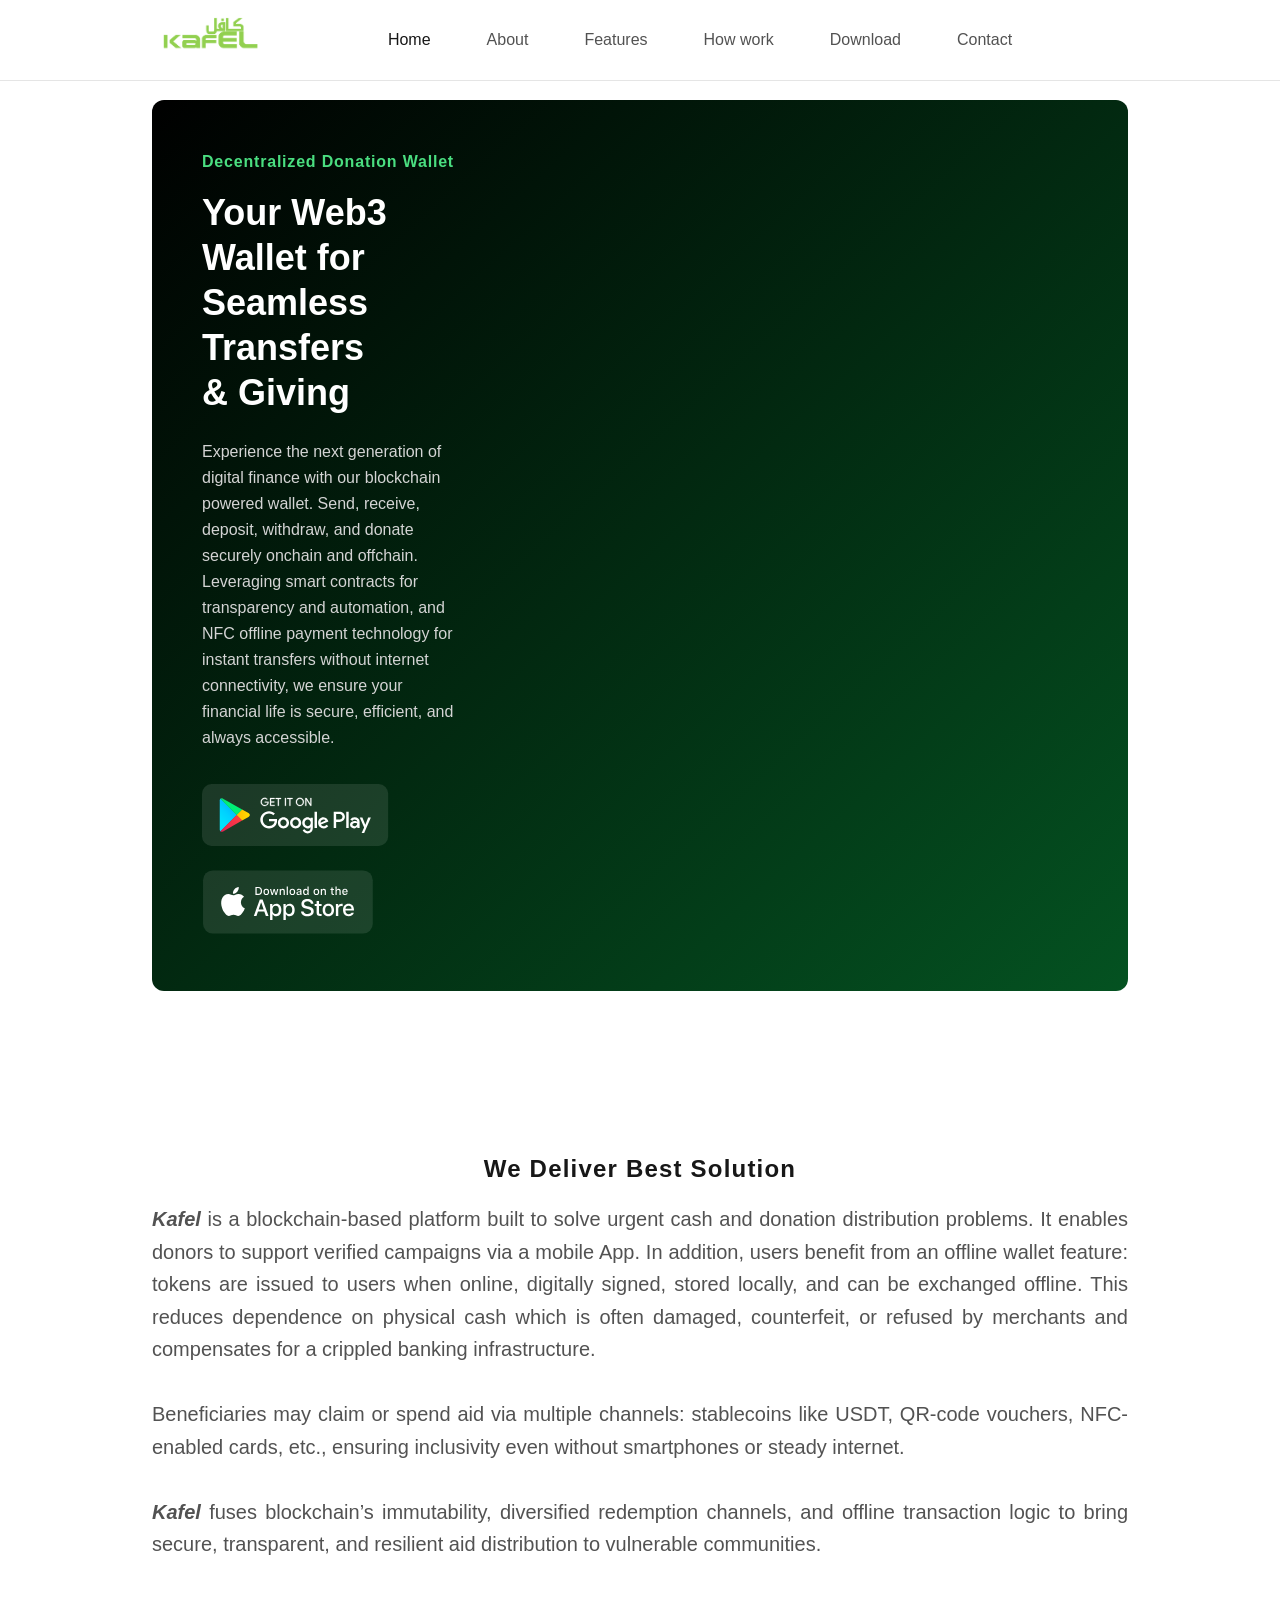
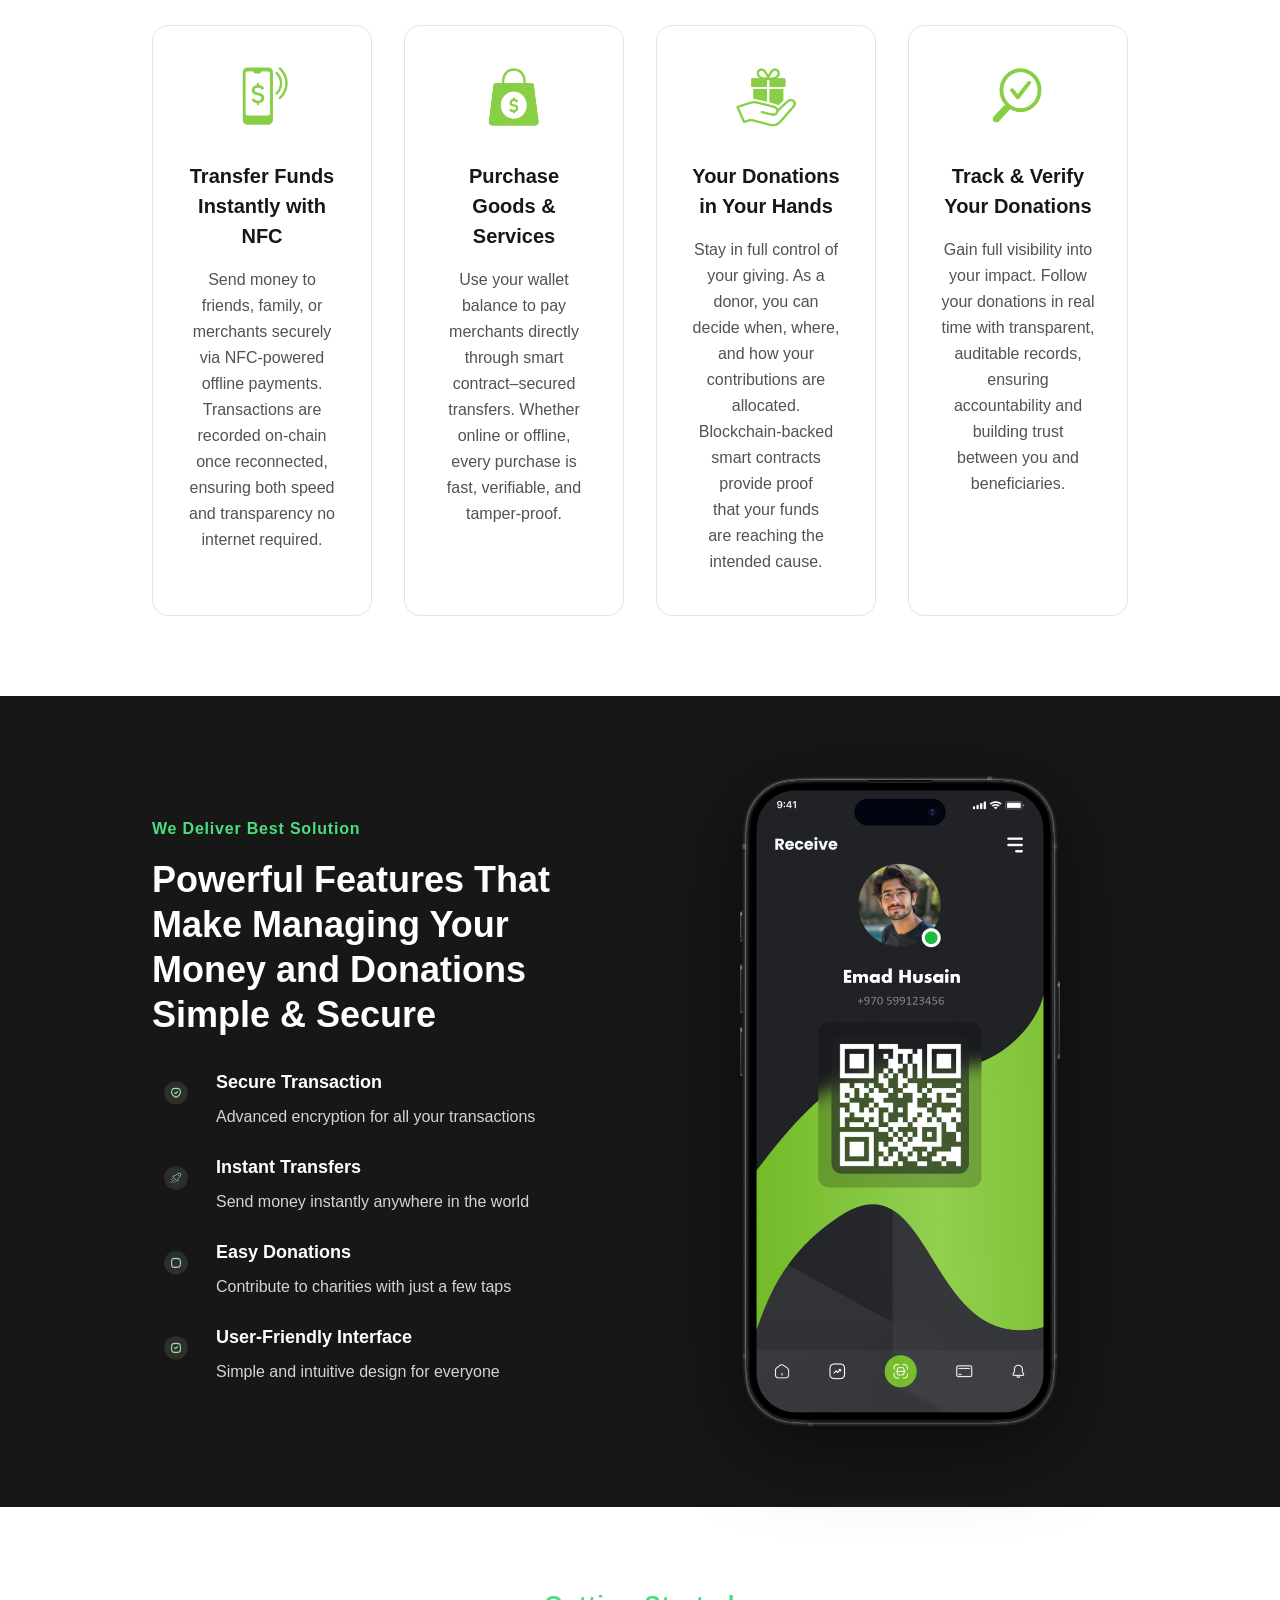
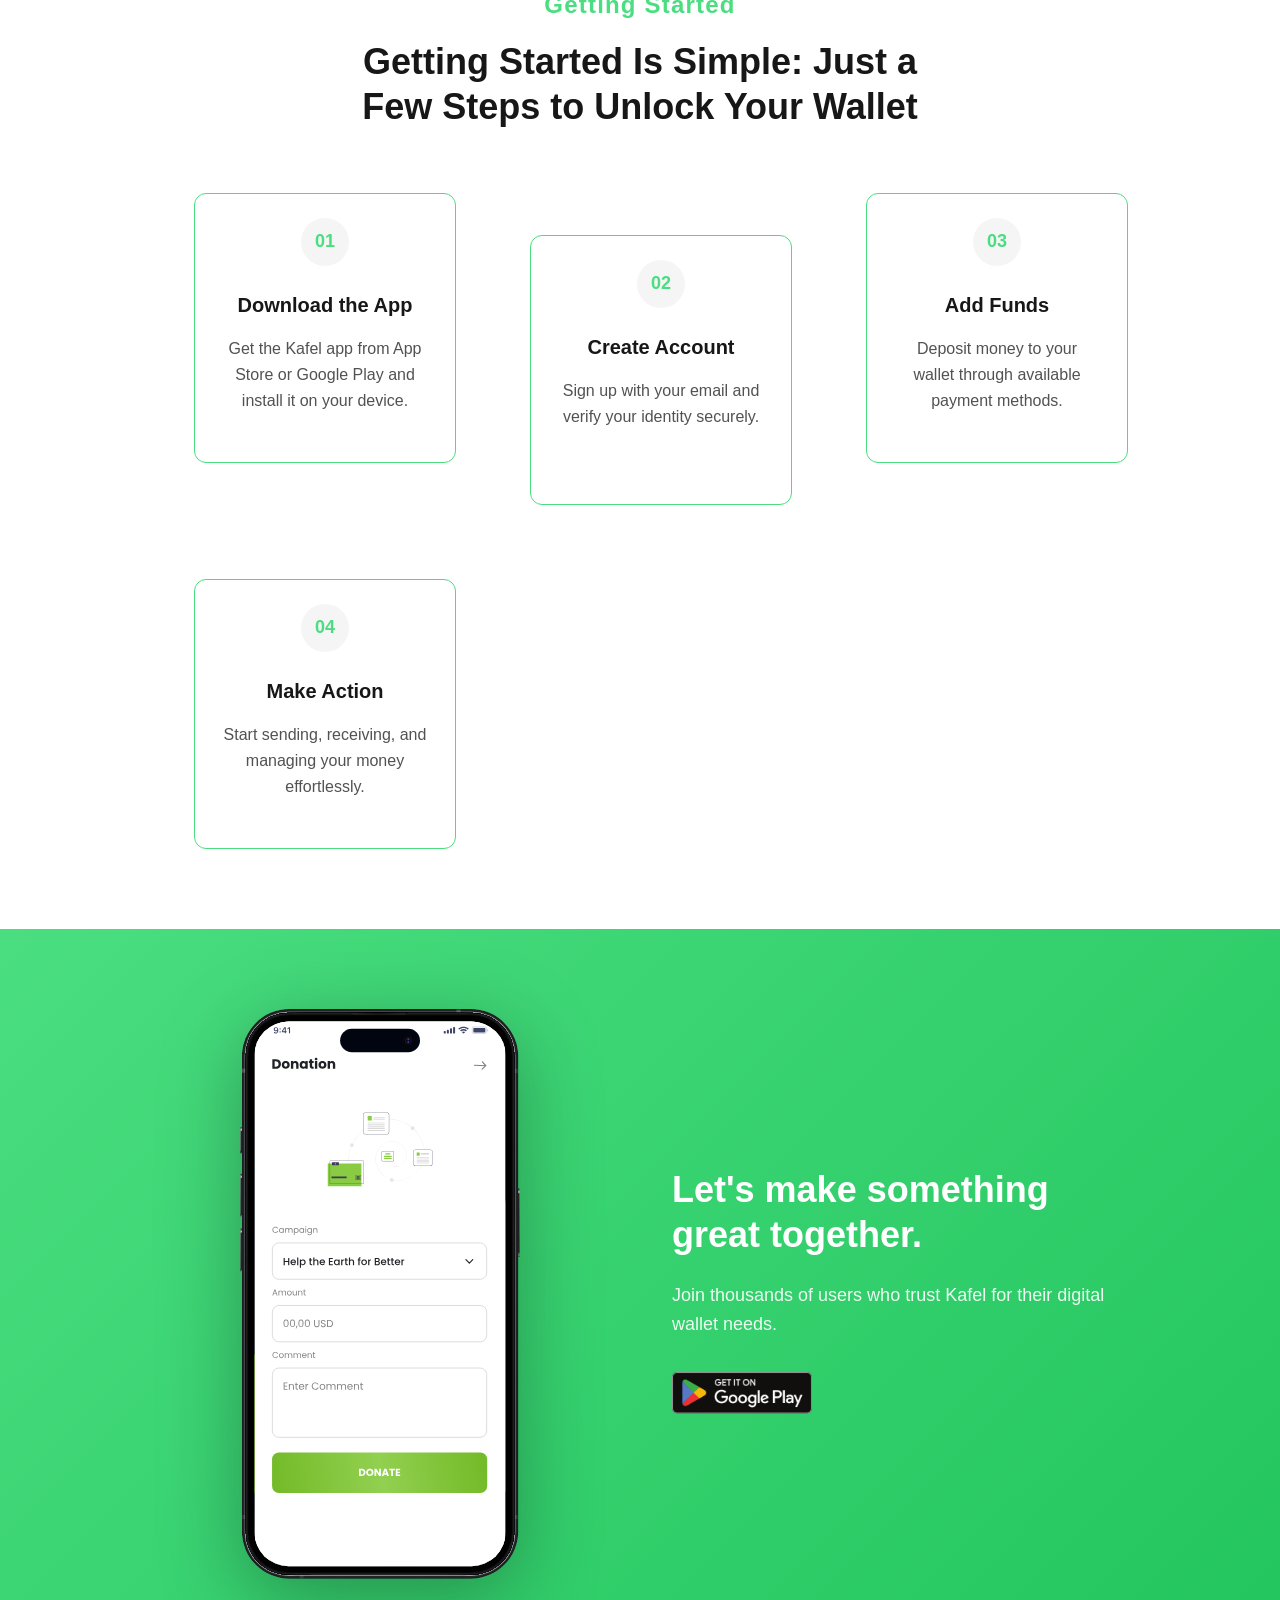
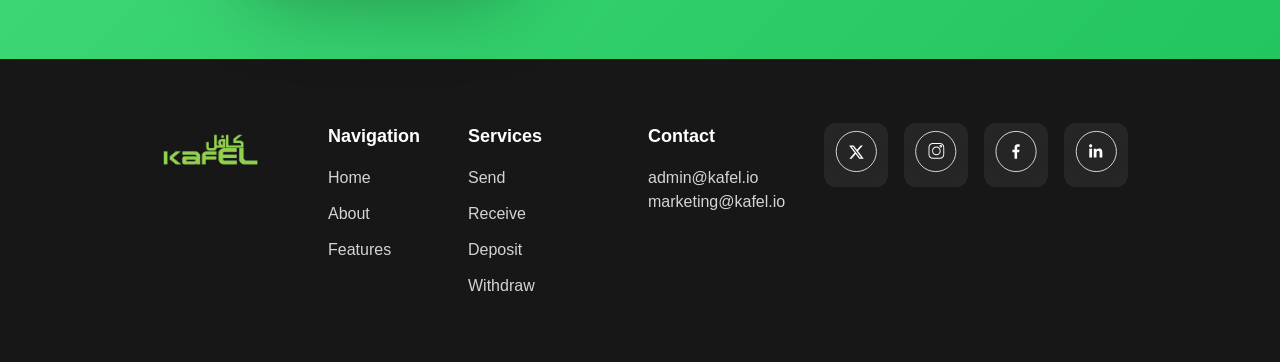
==== index.html @ 9f65078f "Initial commit" ====
<!DOCTYPE html>
<html lang="en" dir="ltr">
<head>
    <meta charset="UTF-8">
    <meta name="viewport" content="width=device-width, initial-scale=1.0">
    <title>Kafel - Your Digital Wallet for Transfers & Giving</title>
    <meta name="description" content="Experience the next generation of digital finance with our blockchain powered wallet. Send, receive, deposit, withdraw, and donate securely onchain and offchain. Leveraging smart contracts for transparency and automation, and NFC offline payment technology for instant transfers without internet connectivity, we ensure your financial life is secure, efficient, and always accessible.">
    
    <!-- Preload critical fonts -->
    <link rel="preload" href="assets/fonts/Roboto-VariableFont_wdth,wght.ttf" as="font" type="font/Roboto" crossorigin>
    <link rel="preload" href="assets/fonts/Roboto-VariableFont_wdth,wght.ttf" as="font" type="font/Roboto" crossorigin>
    <link rel="preload" href="assets/fonts/Roboto-VariableFont_wdth,wght.ttf" as="font" type="font/Roboto" crossorigin>
    
    <link rel="stylesheet" href="styles.css">
    <link rel="icon" href="assets/favicon.ico">
</head>
<body>
    <!-- Skip to main content link for accessibility -->
    <a href="#main-content" class="skip-link" data-i18n="skip-to-content">Skip to main content</a>

    <!-- Header -->
    <header class="header">
        <div class="container">
            <div class="header__content">
                <!-- Logo -->
                <div class="header__logo">
                    <img src="assets/kafel_logo.png" alt="Kafel" width="120" height="32">
                </div>

                <!-- Navigation -->
                <nav class="nav" aria-label="Main navigation">
                    <ul class="nav__list">
                        <li class="nav__item">
                            <a href="#home" class="nav__link nav__link--active" data-i18n="nav-home">Home</a>
                        </li>
                        <li class="nav__item">
                            <a href="#about" class="nav__link" data-i18n="nav-about">About</a>
                        </li>
                        <li class="nav__item">
                            <a href="#features" class="nav__link" data-i18n="nav-features">Features</a>
                        </li>
                        <li class="nav__item">
                            <a href="#how-it-works" class="nav__link" data-i18n="nav-how-it-works">How work</a>
                        </li>
                        <li class="nav__item">
                            <a href="#download" class="nav__link" data-i18n="nav-download">Download</a>
                        </li>
                        <li class="nav__item">
                            <a href="#contact" class="nav__link" data-i18n="nav-contact">Contact</a>
                        </li>
                    </ul>
                </nav>

                <!-- Controls -->
                <div class="header__controls">
                    <!-- Language Selector -->
                    <!--<div class="language-selector">
                        <select id="language-select" class="language-selector__select" aria-label="Select language">
                            <option value="en">EN</option>
                            <option value="ar">AR</option>
                        </select>
                    </div>-->

                    <!-- Theme Toggle -->
                    <!--<button class="theme-toggle" id="theme-toggle" aria-label="Toggle dark mode">
                        <span class="theme-toggle__track">
                            <span class="theme-toggle__thumb"></span>
                        </span>
                    </button>-->

                    <!-- Mobile Menu Button -->
                    <button class="mobile-menu-toggle" id="mobile-menu-toggle" aria-label="Toggle mobile menu" aria-expanded="false">
                        <span class="mobile-menu-toggle__line"></span>
                        <span class="mobile-menu-toggle__line"></span>
                        <span class="mobile-menu-toggle__line"></span>
                    </button>
                </div>
            </div>
        </div>
    </header>

    <!-- Main Content -->
    <main id="main-content">
        <!-- Hero Section -->
        <section class="hero" id="home">
            <div class="container">
                <div class="hero__content">
                    <div class="hero__text">
                        <p class="hero__subtitle" data-i18n="hero-subtitle">Decentralized Donation Wallet</p>
                        <h1 class="hero__title" data-i18n="hero-title">Your Web3 Wallet for Seamless Transfers & Giving</h1>
                        <p class="hero__description" data-i18n="hero-description">Experience the next generation of digital finance with our blockchain powered wallet. Send, receive, deposit, withdraw, and donate securely onchain and offchain. Leveraging smart contracts for transparency and automation, and NFC offline payment technology for instant transfers without internet connectivity, we ensure your financial life is secure, efficient, and always accessible.</p>
                        
                        <div class="hero__cta">
                            <a href="#">
                                <img src="assets/Google_Play_Store_badge_EN.svg" alt="" height="64">
                                
                            </a>
                            <a href="#">
                                <img src="assets/App_Store_Badge_EN.svg" alt="" height="64">
                            </a>
                        </div>
                    </div>
                    
                    <div class="hero__visual">
                        <!-- <img src="assets/hero-phone.png" alt="Kafel app interface showing wallet balance and transaction history" width="350" height="500" class="hero__phone"> -->
                         <iframe width="560" height="315" src="https://www.youtube.com/embed/LVLxO0tGuRg?si=vW_wAdN1ljUlaWcd" title="YouTube video player" frameborder="0" allow="accelerometer; autoplay; clipboard-write; encrypted-media; gyroscope; picture-in-picture; web-share" referrerpolicy="strict-origin-when-cross-origin" allowfullscreen></iframe>
                    </div>
                </div>
            </div>
        </section>

        <!-- Services Section -->
        <section class="services" id="about">
            <div class="container">
                <div class="services__header">
                    <p class="services__subtitle" data-i18n="services-subtitle">We Deliver Best Solution</p>
				
					<div class="services__grid">
						<!--<div class="service-card">-->
						<p class="service-card__description" data-i18n="service-receive-description" style="text-align: justify; font-size:20px">
							<b><i>Kafel</i></b> is a blockchain-based platform built to solve urgent cash and donation distribution problems. It enables donors to support verified campaigns via a mobile App. In addition, users benefit from an offline wallet feature: tokens are issued to users when online, digitally signed, stored locally, and can be exchanged offline. This reduces dependence on physical cash which is often damaged, counterfeit, or refused by merchants and compensates for a crippled banking infrastructure.
							</br></br>
							Beneficiaries may claim or spend aid via multiple channels: stablecoins like USDT, QR-code vouchers, NFC-enabled cards, etc., ensuring inclusivity even without smartphones or steady internet.
							</br></br>	
							<b><i>Kafel</i></b> fuses blockchain’s immutability, diversified redemption channels, and offline transaction logic to bring secure, transparent, and resilient aid distribution to vulnerable communities.
						</p>
						<!--</div>-->
					</div>
				</div>

                <div class="services__grid">
                    <div class="service-card">
                        <div class="service-card__icon">
                            <img src="assets/nfc-transfer-icon.png" alt="" width="64" height="64">
                        </div>
                        <h3 class="service-card__title" data-i18n="service-send-title">Transfer Funds Instantly with NFC</h3>
                        <p class="service-card__description" data-i18n="service-send-description">Send money to friends, family, or merchants securely via NFC-powered offline payments. Transactions are recorded on-chain once reconnected, ensuring both speed and transparency no internet required.</p>
                    </div>

                    <div class="service-card">
                        <div class="service-card__icon">
                            <img src="assets/purchase-goods-icon.png" alt="" width="64" height="64">
                        </div>
                        <h3 class="service-card__title" data-i18n="service-receive-title">Purchase Goods & Services</h3>
                        <p class="service-card__description" data-i18n="service-receive-description">Use your wallet balance to pay merchants directly through smart contract–secured transfers. Whether online or offline, every purchase is fast, verifiable, and tamper-proof.</p>
                    </div>

                    <div class="service-card">
                        <div class="service-card__icon">
                            <img src="assets/donations-in-your-hands-icon.png" alt="" width="64" height="64">
                        </div>
                        <h3 class="service-card__title" data-i18n="service-deposit-title">Your Donations in Your Hands</h3>
                        <p class="service-card__description" data-i18n="service-deposit-description">Stay in full control of your giving. As a donor, you can decide when, where, and how your contributions are allocated. Blockchain-backed smart contracts provide proof that your funds are reaching the intended cause.</p>
                    </div>

                    <div class="service-card">
                        <div class="service-card__icon">
                            <img src="assets/track-donations-icon.png" alt="" width="64" height="64">
                        </div>
                        <h3 class="service-card__title" data-i18n="service-withdraw-title">Track & Verify Your Donations</h3>
                        <p class="service-card__description" data-i18n="service-withdraw-description">Gain full visibility into your impact. Follow your donations in real time with transparent, auditable records, ensuring accountability and building trust between you and beneficiaries.</p>
                    </div>
                </div>
            </div>
        </section>

        <!-- Features Section -->
        <section class="features" id="features">
            <div class="container">
                <div class="features__content">
                    <div class="features__text">
                        <p class="features__subtitle" data-i18n="features-subtitle">We Deliver Best Solution</p>
                        <h2 class="features__title" data-i18n="features-title">Powerful Features That Make Managing Your Money and Donations Simple & Secure</h2>

                        <div class="features__list">
                            <div class="feature-item">
                                <div class="feature-item__icon">
                                    <img src="assets/secure-icon.svg" alt="" width="24" height="24">
                                </div>
                                <div class="feature-item__content">
                                    <h3 class="feature-item__title" data-i18n="feature-secure-title">Secure Transaction</h3>
                                    <p class="feature-item__description" data-i18n="feature-secure-description">Advanced encryption for all your transactions</p>
                                </div>
                            </div>

                            <div class="feature-item">
                                <div class="feature-item__icon">
                                    <img src="assets/instant-icon.svg" alt="" width="24" height="24">
                                </div>
                                <div class="feature-item__content">
                                    <h3 class="feature-item__title" data-i18n="feature-instant-title">Instant Transfers</h3>
                                    <p class="feature-item__description" data-i18n="feature-instant-description">Send money instantly anywhere in the world</p>
                                </div>
                            </div>

                            <div class="feature-item">
                                <div class="feature-item__icon">
                                    <img src="assets/donations-icon.svg" alt="" width="24" height="24">
                                </div>
                                <div class="feature-item__content">
                                    <h3 class="feature-item__title" data-i18n="feature-donations-title">Easy Donations</h3>
                                    <p class="feature-item__description" data-i18n="feature-donations-description">Contribute to charities with just a few taps</p>
                                </div>
                            </div>

                            <div class="feature-item">
                                <div class="feature-item__icon">
                                    <img src="assets/interface-icon.svg" alt="" width="24" height="24">
                                </div>
                                <div class="feature-item__content">
                                    <h3 class="feature-item__title" data-i18n="feature-interface-title">User-Friendly Interface</h3>
                                    <p class="feature-item__description" data-i18n="feature-interface-description">Simple and intuitive design for everyone</p>
                                </div>
                            </div>
                        </div>
                    </div>

                    <div class="features__visual">
                        <img src="assets/features-phone.png" alt="Kafel app showing QR code scanner and transaction interface" width="320" height="640" class="features__phone">
                    </div>
                </div>
            </div>
        </section>

        <!-- Getting Started Section -->
        <section class="getting-started" id="how-it-works">
            <div class="container">
                <div class="getting-started__header">
                    <p class="getting-started__subtitle" data-i18n="getting-started-subtitle">Getting Started</p>
                    <h2 class="getting-started__title" data-i18n="getting-started-title">Getting Started Is Simple: Just a Few Steps to Unlock Your Wallet</h2>
                </div>

                <div class="getting-started__steps">
                    <div class="step upper-step">
                        <div class="step__number">01</div>
                        <div class="step__content">
                            <h3 class="step__title" data-i18n="step-1-title">Download the App</h3>
                            <p class="step__description" data-i18n="step-1-description">Get the Kafel app from App Store or Google Play and install it on your device.</p>
                        </div>
                        <!--<div class="step__visual">
                            <img src="assets/step-1-icon.svg" alt="" width="80" height="80">
                        </div>-->
                    </div>

                    <div class="step lower-step">
                        <div class="step__number">02</div>
                        <div class="step__content">
                            <h3 class="step__title" data-i18n="step-2-title">Create Account</h3>
                            <p class="step__description" data-i18n="step-2-description">Sign up with your email and verify your identity securely.</p>
                        </div>
                        <!--<div class="step__visual">
                            <img src="assets/step-2-icon.svg" alt="" width="80" height="80">
                        </div>-->
                    </div>

                    <div class="step upper-step">
                        <div class="step__number">03</div>
                        <div class="step__content">
                            <h3 class="step__title" data-i18n="step-3-title">Add Funds</h3>
                            <p class="step__description" data-i18n="step-3-description">Deposit money to your wallet through available payment methods.</p>
                        </div>
                        <!--<div class="step__visual">
                            <img src="assets/step-3-icon.svg" alt="" width="80" height="80">
                        </div>-->
                    </div>

                    <div class="step lower-step">
                        <div class="step__number">04</div>
                        <div class="step__content">
                            <h3 class="step__title" data-i18n="step-4-title">Make Action</h3>
                            <p class="step__description" data-i18n="step-4-description">Start sending, receiving, and managing your money effortlessly.</p>
                        </div>
                        <!--<div class="step__visual">
                            <img src="assets/step-4-icon.svg" alt="" width="80" height="80">
                        </div>-->
                    </div>
                </div>
            </div>
        </section>

        <!-- CTA Section -->
        <section class="cta" id="download">
            <div class="container">
                <div class="cta__content">
                    <div class="cta__visual">
                        <img src="assets/cta-phone.svg" alt="Kafel app donation interface" width="280" height="560" class="cta__phone">
                    </div>
                    
                    <div class="cta__text">
                        <h2 class="cta__title" data-i18n="cta-title">Let's make something great together.</h2>
                        <p class="cta__description" data-i18n="cta-description">Join thousands of users who trust Kafel for their digital wallet needs.</p>
                        
                        <div class="cta__buttons">
                            <a href="#">
                                <img src="assets/Google_Play_Store_badge_EN.svg.webp" alt=""  width="140">
                                
                            </a>
                            <a href="#">
                                <img src="assets/Download_on_the_App_Store_Badge.svg" alt="" width="140">
                            </a>
                        </div>
                    </div>
                </div>
            </div>
        </section>
    </main>

    <!-- Footer -->
    <footer class="footer" id="contact">
        <div class="container">
            <div class="footer__content">
                <div class="footer__brand">
                    <img src="assets/kafel_logo.png" alt="Kafel" width="120" class="footer__logo">
                </div>

                <nav class="footer__nav" aria-label="Footer navigation">
                    <div class="footer__nav-group">
                        <h3 class="footer__nav-title" data-i18n="footer-nav-title">Navigation</h3>
                        <ul class="footer__nav-list">
                            <li><a href="#home" class="footer__nav-link" data-i18n="nav-home">Home</a></li>
                            <li><a href="#about" class="footer__nav-link" data-i18n="nav-about">About</a></li>
                            <li><a href="#features" class="footer__nav-link" data-i18n="nav-features">Features</a></li>
                        </ul>
                    </div>
                    
                    <div class="footer__nav-group">
                        <h3 class="footer__nav-title" data-i18n="footer-services-title">Services</h3>
                        <ul class="footer__nav-list">
                            <li><a href="#" class="footer__nav-link" data-i18n="service-send-title">Send</a></li>
                            <li><a href="#" class="footer__nav-link" data-i18n="service-receive-title">Receive</a></li>
                            <li><a href="#" class="footer__nav-link" data-i18n="service-deposit-title">Deposit</a></li>
                            <li><a href="#" class="footer__nav-link" data-i18n="service-withdraw-title">Withdraw</a></li>
                        </ul>
                    </div>
                </nav>

                <div class="footer__contact">
                    <h3 class="footer__contact-title" data-i18n="footer-contact-title">Contact</h3>
                    <!--<p class="footer__contact-info">
                        <span data-i18n="footer-phone">+1 (555) 123-4567</span>
                    </p>-->
                    <p class="footer__contact-info">
                        <a class="footer__contact-info" href="mailto:admin@kafel.io"><span data-i18n="footer-email">admin@kafel.io</span></a>
                    </p>
					<p class="footer__contact-info">
                        <a class="footer__contact-info" href="mailto:marketing@kafel.io"><span data-i18n="footer-email">marketing@kafel.io</span></a>
                    </p>
                </div>

                <div class="footer__social">
                    <a href="#" class="footer__social-link" aria-label="Follow us on Twitter">
                        <img src="assets/twitter-icon.svg" alt="" width="64" height="64">
                    </a>
                    <a href="#" class="footer__social-link" aria-label="Follow us on Instagram">
                        <img src="assets/instagram-icon.svg" alt="" width="64" height="64">
                    </a>
                    <a href="#" class="footer__social-link" aria-label="Follow us on Facebook">
                        <img src="assets/facebook-icon.svg" alt="" width="64" height="64">
                    </a>
                    <a href="#" class="footer__social-link" aria-label="Follow us on LinkedIn">
                        <img src="assets/linkedin-icon.svg" alt="" width="64" height="64">
                    </a>
                </div>
            </div>
        </div>
    </footer>

    <script src="app.js"></script>
</body>
</html>
---- styles.css ----
/* 
Kafel Landing Page Styles
Pixel-accurate conversion from Figma design with RTL support, accessibility, and responsive behavior
Uses CSS custom properties, BEM methodology, and logical properties for internationalization
*/

/* CSS Reset & Base Styles */
*,
*::before,
*::after {
  box-sizing: border-box;
  margin: 0;
  padding: 0;
}

/* CSS Custom Properties */
:root {
  /* Colors */
  --color-primary: #4ade80;
  --color-primary-dark: #22c55e;
  --color-dark: #1a1a1a;
  --color-dark-secondary: #2a2a2a;
  --color-white: #ffffff;
  --color-gray-100: #f5f5f5;
  --color-gray-200: #e5e5e5;
  --color-gray-300: #d4d4d4;
  --color-gray-400: #a3a3a3;
  --color-gray-500: #737373;
  --color-gray-600: #525252;
  --color-gray-700: #404040;
  --color-gray-800: #262626;
  --color-gray-900: #171717;

  /* Typography */
  --font-family-primary: "Inter", -apple-system, BlinkMacSystemFont, "Segoe UI", Roboto, sans-serif;
  --font-size-xs: 0.75rem;
  --font-size-sm: 0.875rem;
  --font-size-base: 1rem;
  --font-size-lg: 1.125rem;
  --font-size-xl: 1.25rem;
  --font-size-2xl: 1.5rem;
  --font-size-3xl: 1.875rem;
  --font-size-4xl: 2.25rem;
  --font-size-5xl: 3rem;
  --font-size-6xl: 3.75rem;
  --font-weight-normal: 400;
  --font-weight-medium: 500;
  --font-weight-semibold: 600;
  --font-weight-bold: 700;
  --line-height-tight: 1.25;
  --line-height-normal: 1.5;
  --line-height-relaxed: 1.625;

  /* Spacing */
  --spacing-1: 0.25rem;
  --spacing-2: 0.5rem;
  --spacing-3: 0.75rem;
  --spacing-4: 1rem;
  --spacing-5: 1.25rem;
  --spacing-6: 1.5rem;
  --spacing-8: 2rem;
  --spacing-10: 2.5rem;
  --spacing-12: 3rem;
  --spacing-16: 4rem;
  --spacing-20: 5rem;
  --spacing-24: 6rem;
  --spacing-32: 8rem;

  /* Border Radius */
  --radius-sm: 0.375rem;
  --radius-md: 0.5rem;
  --radius-lg: 0.75rem;
  --radius-xl: 1rem;
  --radius-2xl: 1.5rem;
  --radius-full: 9999px;

  /* Shadows */
  --shadow-sm: 0 1px 2px 0 rgb(0 0 0 / 0.05);
  --shadow-md: 0 4px 6px -1px rgb(0 0 0 / 0.1), 0 2px 4px -2px rgb(0 0 0 / 0.1);
  --shadow-lg: 0 10px 15px -3px rgb(0 0 0 / 0.1), 0 4px 6px -4px rgb(0 0 0 / 0.1);
  --shadow-xl: 0 20px 25px -5px rgb(0 0 0 / 0.1), 0 8px 10px -6px rgb(0 0 0 / 0.1);

  /* Container */
  --container-max-width: 1280px;
  --container-padding: var(--spacing-6);

  /* Transitions */
  --transition-fast: 150ms ease-in-out;
  --transition-normal: 250ms ease-in-out;
  --transition-slow: 350ms ease-in-out;
}

/* Font Face Declarations */
@font-face {
  font-family: "Inter";
  src: url("assets/fonts/Roboto-VariableFont_wdth,wght.ttf") format("Roboto");
  font-weight: 400;
  font-style: normal;
  font-display: swap;
}

@font-face {
  font-family: "Inter";
  src: url("assets/fonts/Roboto-VariableFont_wdth,wght.ttf") format("Roboto");
  font-weight: 500;
  font-style: normal;
  font-display: swap;
}

@font-face {
  font-family: "Inter";
  src: url("assets/fonts/Roboto-VariableFont_wdth,wght.ttf") format("Roboto");
  font-weight: 600;
  font-style: normal;
  font-display: swap;
}

@font-face {
  font-family: "Inter";
  src: url("assets/fonts/Roboto-VariableFont_wdth,wght.ttf") format("Roboto");
  font-weight: 700;
  font-style: normal;
  font-display: swap;
}

/* Base Styles */
html {
  scroll-behavior: smooth;
}

body {
  font-family: var(--font-family-primary);
  font-size: var(--font-size-base);
  line-height: var(--line-height-normal);
  color: var(--color-gray-900);
  background-color: var(--color-white);
  -webkit-font-smoothing: antialiased;
  -moz-osx-font-smoothing: grayscale;
}

/* Skip Link */
.skip-link {
  position: absolute;
  top: -40px;
  inset-inline-start: var(--spacing-6);
  background: var(--color-dark);
  color: var(--color-white);
  padding: var(--spacing-2) var(--spacing-4);
  text-decoration: none;
  border-radius: var(--radius-md);
  z-index: 1000;
  transition: top var(--transition-fast);
}

.skip-link:focus {
  top: var(--spacing-6);
}

/* Container */
.container {
  max-width: 80%;/*var(--container-max-width);*/
  margin-inline: auto;
  padding-inline: var(--container-padding);
}

/* Header */
.header {
  position: fixed;
  top: 0;
  inset-inline: 0;
  background: var(--color-white);
  border-block-end: 1px solid var(--color-gray-200);
  z-index: 100;
  backdrop-filter: blur(8px);
}

.header__content {
  display: flex;
  align-items: center;
  justify-content: space-between;
  block-size: 80px;
}

.header__logo img {
  block-size: auto;
}

/* Navigation */
.nav__list {
  display: flex;
  align-items: center;
  gap: var(--spacing-8);
  list-style: none;
}

.nav__link {
  color: var(--color-gray-600);
  text-decoration: none;
  font-weight: var(--font-weight-medium);
  transition: color var(--transition-fast);
  position: relative;
  padding: 8px 12px;
  border-radius: 50px;
}

.nav__link:hover,
.nav__link:focus {
  color: var(--color-gray-900);
  background-color: #f3f3f3;
}

.nav__link--active {
  color: var(--color-gray-900);
}

.nav__link--active::after {
  content: "";
  position: absolute;
  inset-block-end: -8px;
  inset-inline-start: 0;
  inline-size: 100%;
  block-size: 2px;
  /*background: var(--color-primary);*/
  border-radius: var(--radius-full);
}

/* Header Controls */
.header__controls {
  display: flex;
  align-items: center;
  gap: var(--spacing-4);
}

/* Language Selector */
.language-selector__select {
  background: var(--color-gray-100);
  border: 1px solid var(--color-gray-200);
  border-radius: var(--radius-md);
  padding: var(--spacing-2) var(--spacing-3);
  font-size: var(--font-size-sm);
  font-weight: var(--font-weight-medium);
  cursor: pointer;
  transition: all var(--transition-fast);
}

.language-selector__select:hover,
.language-selector__select:focus {
  border-color: var(--color-primary);
  outline: none;
}

/* Theme Toggle */
.theme-toggle {
  background: var(--color-gray-800);
  border: none;
  border-radius: var(--radius-full);
  inline-size: 48px;
  block-size: 24px;
  cursor: pointer;
  transition: background-color var(--transition-fast);
  position: relative;
}

.theme-toggle:hover {
  background: var(--color-gray-700);
}

.theme-toggle__track {
  display: block;
  inline-size: 100%;
  block-size: 100%;
  position: relative;
}

.theme-toggle__thumb {
  position: absolute;
  top: 2px;
  inset-inline-start: 2px;
  inline-size: 20px;
  block-size: 20px;
  background: var(--color-white);
  border-radius: var(--radius-full);
  transition: transform var(--transition-fast);
}

.theme-toggle[aria-pressed="true"] .theme-toggle__thumb {
  transform: translateX(24px);
}

:root[dir="rtl"] .theme-toggle[aria-pressed="true"] .theme-toggle__thumb {
  transform: translateX(-24px);
}

/* Mobile Menu Toggle */
.mobile-menu-toggle {
  display: none;
  flex-direction: column;
  gap: 4px;
  background: none;
  border: none;
  cursor: pointer;
  padding: var(--spacing-2);
}

.mobile-menu-toggle__line {
  inline-size: 24px;
  block-size: 2px;
  background: var(--color-gray-900);
  border-radius: var(--radius-full);
  transition: all var(--transition-fast);
}

/* Hero Section */
.hero {
  padding-block: calc(80px + var(--spacing-5)) var(--spacing-20);
  /*background: linear-gradient(135deg, var(--color-gray-900) 0%, var(--color-gray-800) 100%);*/
  color: var(--color-white);
  overflow: hidden;
}

.hero__content {
  display: grid;
  grid-template-columns: 1fr 1fr;
  gap: var(--spacing-16);
  align-items: center;
  padding: 50px 50px;
  /*max-width: 85%;*/
  
  background-image: linear-gradient(to bottom right, #000000, #045221);
  /*linear-gradient(135deg, var(--color-gray-900) 0%, var(--color-gray-800) 100%);*/
  border-radius: var(--radius-lg);
}

.hero__subtitle {
  color: var(--color-primary);
  font-size: var(--font-size-1xl);
  font-weight: var(--font-weight-semibold);
  /*text-transform: uppercase;*/
  letter-spacing: 0.05em;
  margin-block-end: var(--spacing-4);
}

.hero__title {
  font-size: var(--font-size-4xl);
  /*font-weight: var(--font-weight-bold);*/
  line-height: var(--line-height-tight);
  margin-block-end: var(--spacing-6);
  text-wrap: balance;
}

.hero__description {
  font-size: var(--font-size-base);
  line-height: var(--line-height-relaxed);
  color: var(--color-gray-300);
  margin-block-end: var(--spacing-8);
  text-wrap: pretty;
}

.hero__cta {
  display: flex;
  gap: var(--spacing-4);
  flex-wrap: wrap;
}

.hero__visual {
  display: flex;
  justify-content: center;
  align-items: center;
}

.hero__phone {
  max-inline-size: 100%;
  block-size: auto;
  filter: drop-shadow(0 20px 40px rgba(0, 0, 0, 0.3));
}

/* App Store Buttons */
.app-store-btn {
  display: inline-flex;
  align-items: center;
  gap: var(--spacing-3);
  padding: var(--spacing-3) var(--spacing-6);
  background: var(--color-white);
  color: var(--color-gray-900);
  text-decoration: none;
  border-radius: var(--radius-lg);
  font-weight: var(--font-weight-medium);
  transition: all var(--transition-fast);
  box-shadow: var(--shadow-md);
}

.app-store-btn:hover {
  transform: translateY(-2px);
  box-shadow: var(--shadow-lg);
}

.app-store-btn:focus {
  outline: 2px solid var(--color-primary);
  outline-offset: 2px;
}

/* Services Section */
.services {
  padding-block: var(--spacing-20);
  background: var(--color-white);
  /*background-image: url(assets/Vector.png);*/
}

.services__header {
  text-align: center;
  margin-block-end: var(--spacing-16);
}

.services__subtitle {
  color: var(--color-gray-900);
  font-size: var(--font-size-2xl);
  font-weight: var(--font-weight-semibold);
  /*text-transform: uppercase;*/
  letter-spacing: 0.05em;
  margin-block-end: var(--spacing-4);
}

.services__title {
  font-size: var(--font-size-4xl);
  font-weight: var(--font-weight-bold);
  line-height: var(--line-height-tight);
  color: var(--color-gray-900);
  max-inline-size: 800px;
  margin-inline: auto;
  text-wrap: balance;
}

.services__grid {
  display: grid;
  grid-template-columns: repeat(auto-fit, minmax(200px, 1fr));
  gap: var(--spacing-8);
}

/* Service Card */
.service-card {
  text-align: center;
  padding: var(--spacing-10) var(--spacing-8);
  border-radius: var(--radius-xl);
  background: var(--color-white);
  border: 1px solid var(--color-gray-200);
  transition: all var(--transition-normal);
}

.service-card:hover {
  transform: translateY(-4px);
  box-shadow: var(--shadow-xl);
  border-color: var(--color-primary);
}

.service-card__icon {
  margin-block-end: var(--spacing-6);
}

.service-card__title {
  font-size: var(--font-size-xl);
  font-weight: var(--font-weight-semibold);
  color: var(--color-gray-900);
  margin-block-end: var(--spacing-4);
}

.service-card__description {
  color: var(--color-gray-600);
  line-height: var(--line-height-relaxed);
  text-wrap: pretty;
}

/* Features Section */
.features {
  padding-block: var(--spacing-20);
  background: var(--color-gray-900);
  color: var(--color-white);
}

.features__content {
  display: grid;
  grid-template-columns: 1fr 1fr;
  gap: var(--spacing-16);
  align-items: center;
}

.features__subtitle {
  color: var(--color-primary);
  font-size: var(--font-size-1xl);
  font-weight: var(--font-weight-semibold);
  /*text-transform: uppercase;*/
  letter-spacing: 0.05em;
  margin-block-end: var(--spacing-4);
}

.features__title {
  font-size: var(--font-size-4xl);
  font-weight: var(--font-weight-bold);
  line-height: var(--line-height-tight);
  margin-block-end: var(--spacing-8);
  text-wrap: balance;
}

.features__list {
  display: flex;
  flex-direction: column;
  gap: var(--spacing-6);
}

.feature-item {
  display: flex;
  gap: var(--spacing-4);
  align-items: flex-start;
}

.feature-item__icon {
  flex-shrink: 0;
  inline-size: 48px;
  block-size: 48px;
  /*background: var(--color-primary);*/
  border-radius: var(--radius-lg);
  display: flex;
  align-items: center;
  justify-content: center;
}

.feature-item__title {
  font-size: var(--font-size-lg);
  font-weight: var(--font-weight-semibold);
  margin-block-end: var(--spacing-2);
}

.feature-item__description {
  color: var(--color-gray-300);
  line-height: var(--line-height-relaxed);
}

.features__visual {
  display: flex;
  justify-content: center;
  align-items: center;
}

.features__phone {
  max-inline-size: 100%;
  block-size: auto;
  filter: drop-shadow(0 20px 40px rgba(0, 0, 0, 0.5));
}

/* Getting Started Section */
.getting-started {
  padding-block: var(--spacing-20);
  background: var(--color-white);
}

.getting-started__header {
  text-align: center;
  margin-block-end: var(--spacing-16);
}

.getting-started__subtitle {
  color: var(--color-primary);
  font-size: var(--font-size-2xl);
  font-weight: var(--font-weight-semibold);
  /*text-transform: uppercase;*/
  letter-spacing: 0.05em;
  margin-block-end: var(--spacing-4);
}

.getting-started__title {
  font-size: var(--font-size-4xl);
  font-weight: var(--font-weight-bold);
  line-height: var(--line-height-tight);
  color: var(--color-gray-900);
  max-inline-size: 800px;
  margin-inline: auto;
  text-wrap: balance;
}

.getting-started__steps {
  display: grid;
  grid-template-columns: repeat(auto-fit, minmax(280px, 1fr));
  gap: var(--spacing-8);
}

/* Step */
.lower-step{
	margin-top: 42px;
}
.upper-step{
	margin-bottom: 42px;
}

.step {
  text-align: center;
  padding: var(--spacing-6);
  position: relative;
  border: 1px solid var(--color-primary);
  border-radius: var(--radius-lg);
  margin-left: 42px;
}

.step__number {
  font-size: var(--font-size-lg);
  font-weight: var(--font-weight-bold);
  color: var(--color-primary);
  background: var(--color-gray-100);
  inline-size: 48px;
  block-size: 48px;
  border-radius: var(--radius-full);
  display: flex;
  align-items: center;
  justify-content: center;
  margin-inline: auto;
  margin-block-end: var(--spacing-6);
}

.step__title {
  font-size: var(--font-size-xl);
  font-weight: var(--font-weight-semibold);
  color: var(--color-gray-900);
  margin-block-end: var(--spacing-4);
}

.step__description {
  color: var(--color-gray-600);
  line-height: var(--line-height-relaxed);
  text-wrap: pretty;
  margin-block-end: var(--spacing-6);
}

.step__visual {
  display: flex;
  justify-content: center;
}

/* CTA Section */
.cta {
  padding-block: var(--spacing-20);
  background: linear-gradient(135deg, var(--color-primary) 0%, var(--color-primary-dark) 100%);
  color: var(--color-white);
}

.cta__content {
  display: grid;
  grid-template-columns: 1fr 1fr;
  gap: var(--spacing-16);
  align-items: center;
}

.cta__title {
  font-size: var(--font-size-4xl);
  font-weight: var(--font-weight-bold);
  line-height: var(--line-height-tight);
  margin-block-end: var(--spacing-6);
  text-wrap: balance;
}

.cta__description {
  font-size: var(--font-size-lg);
  line-height: var(--line-height-relaxed);
  margin-block-end: var(--spacing-8);
  opacity: 0.9;
  text-wrap: pretty;
}

.cta__buttons {
  display: flex;
  gap: var(--spacing-4);
  flex-wrap: wrap;
}

.cta__visual {
  display: flex;
  justify-content: center;
  align-items: center;
}

.cta__phone {
  max-inline-size: 100%;
  block-size: auto;
  filter: drop-shadow(0 20px 40px rgba(0, 0, 0, 0.3));
}

/* Footer */
.footer {
  background: var(--color-gray-900);
  color: var(--color-white);
  padding-block: var(--spacing-16);
}

.footer__content {
  display: grid;
  grid-template-columns: 1fr 2fr 1fr 1fr;
  gap: var(--spacing-8);
  align-items: start;
}

.footer__logo {
  block-size: auto;
}

.footer__nav {
  display: flex;
  gap: var(--spacing-12);
}

.footer__nav-title {
  font-size: var(--font-size-lg);
  font-weight: var(--font-weight-semibold);
  margin-block-end: var(--spacing-4);
}

.footer__nav-list {
  list-style: none;
  display: flex;
  flex-direction: column;
  gap: var(--spacing-3);
}

.footer__nav-link {
  color: var(--color-gray-300);
  text-decoration: none;
  transition: color var(--transition-fast);
}

.footer__nav-link:hover,
.footer__nav-link:focus {
  color: var(--color-white);
}

.footer__contact-title {
  font-size: var(--font-size-lg);
  font-weight: var(--font-weight-semibold);
  margin-block-end: var(--spacing-4);
}

.footer__contact-info {
  color: var(--color-gray-300);
  text-decoration: none;
}

.footer__contact-info:hover {
  color: var(--color-gray-300);
  text-decoration: none;
}

.footer__social {
  display: flex;
  gap: var(--spacing-4);
}

.footer__social-link {
  display: flex;
  align-items: center;
  justify-content: center;
  inline-size: 64px;
  block-size: 64px;
  background: var(--color-gray-800);
  border-radius: var(--radius-lg);
  transition: all var(--transition-fast);
}

.footer__social-link:hover {
  background: var(--color-primary);
  transform: translateY(-2px);
}

/* Responsive Design */
@media (max-width: 1279px) {
  :root {
    --container-padding: var(--spacing-4);
  }

  .hero__title {
    font-size: var(--font-size-4xl);
  }

  .services__title,
  .features__title,
  .getting-started__title,
  .cta__title {
    font-size: var(--font-size-3xl);
  }
}

@media (max-width: 767px) {
  .nav {
    display: none;
  }

  .mobile-menu-toggle {
    display: flex;
  }

  .hero__content,
  .features__content,
  .cta__content {
    grid-template-columns: 1fr;
    gap: var(--spacing-8);
    text-align: center;
  }

  .hero__title {
    font-size: var(--font-size-3xl);
  }

  .services__title,
  .features__title,
  .getting-started__title,
  .cta__title {
    font-size: var(--font-size-2xl);
  }

  .hero__cta,
  .cta__buttons {
    justify-content: center;
  }

  .footer__content {
    grid-template-columns: 1fr;
    gap: var(--spacing-8);
    text-align: center;
  }

  .footer__nav {
    justify-content: center;
  }

  .footer__social {
    justify-content: center;
  }
}

/* RTL Support */
:root[dir="rtl"] .nav__link--active::after {
  inset-inline-end: 0;
  inset-inline-start: auto;
}

:root[dir="rtl"] .feature-item {
  flex-direction: row-reverse;
}

/* Reduced Motion */
@media (prefers-reduced-motion: reduce) {
  *,
  *::before,
  *::after {
    animation-duration: 0.01ms !important;
    animation-iteration-count: 1 !important;
    transition-duration: 0.01ms !important;
  }

  html {
    scroll-behavior: auto;
  }
}

/* High Contrast Mode */
@media (prefers-contrast: high) {
  :root {
    --color-gray-300: #999999;
    --color-gray-600: #666666;
  }
}

/* Focus Styles */
*:focus {
  /*outline: 2px solid var(--color-primary);*/
  /*outline-offset: 2px;*/
}

/* Print Styles */
@media print {
  .header,
  .footer,
  .hero__cta,
  .cta__buttons {
    display: none;
  }

  body {
    color: black;
    background: white;
  }
}
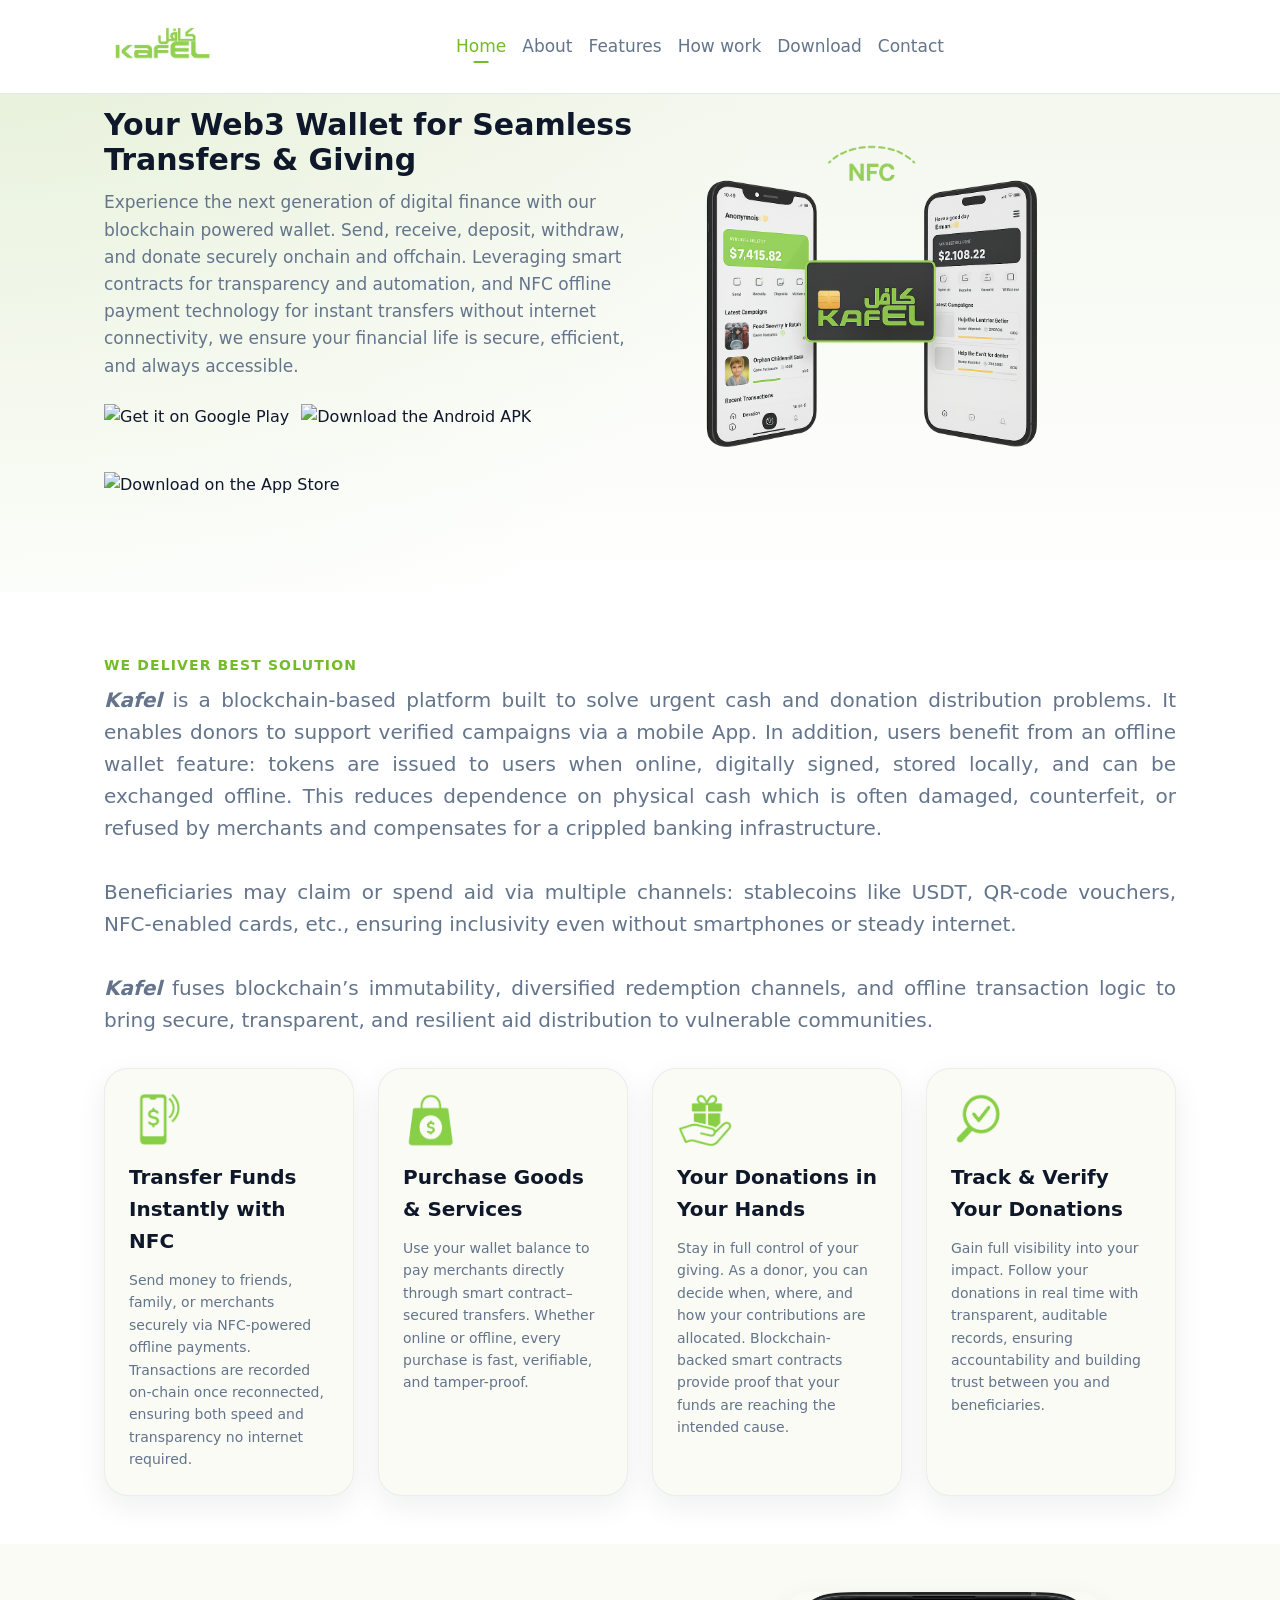
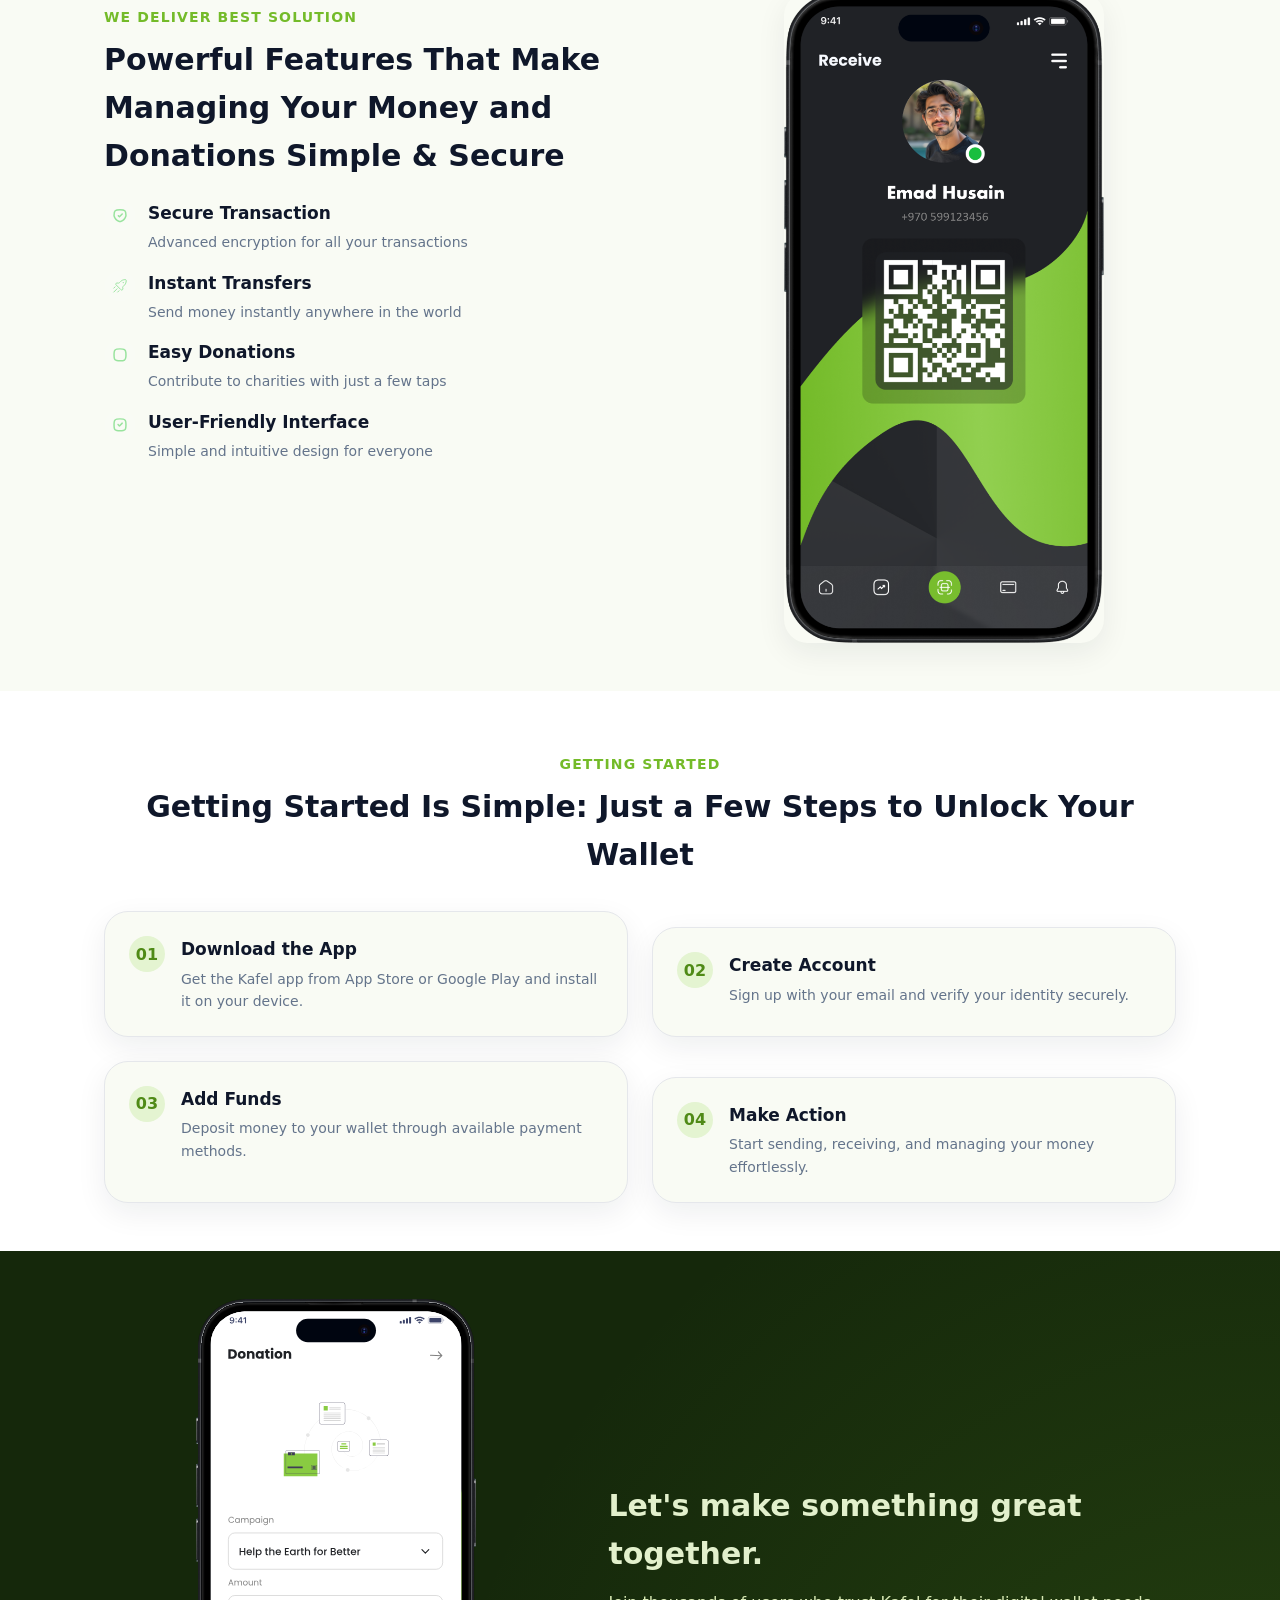
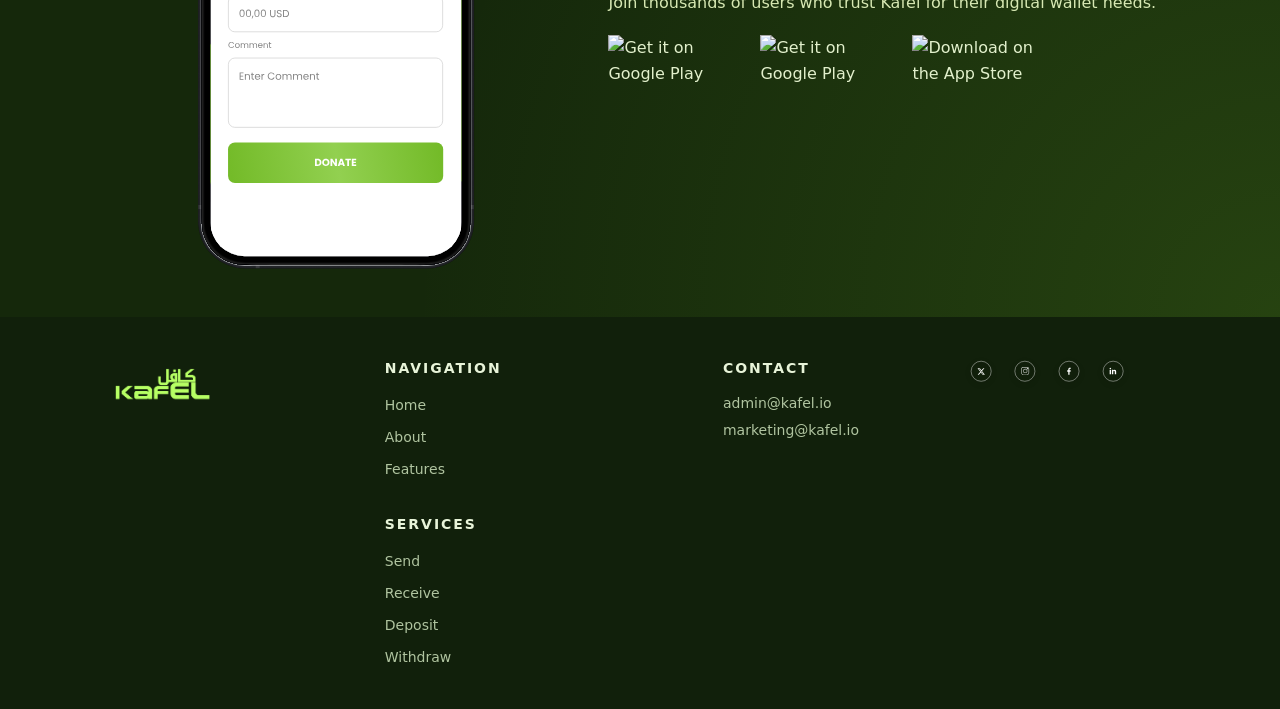
==== commit 91599e10: "initial commit" ====
--- a/index.html
+++ b/index.html
@@ -1,370 +1,454 @@
 <!DOCTYPE html>
 <html lang="en" dir="ltr">
 <head>
-    <meta charset="UTF-8">
-    <meta name="viewport" content="width=device-width, initial-scale=1.0">
-    <title>Kafel - Your Digital Wallet for Transfers & Giving</title>
-    <meta name="description" content="Experience the next generation of digital finance with our blockchain powered wallet. Send, receive, deposit, withdraw, and donate securely onchain and offchain. Leveraging smart contracts for transparency and automation, and NFC offline payment technology for instant transfers without internet connectivity, we ensure your financial life is secure, efficient, and always accessible.">
-    
-    <!-- Preload critical fonts -->
-    <link rel="preload" href="assets/fonts/Roboto-VariableFont_wdth,wght.ttf" as="font" type="font/Roboto" crossorigin>
-    <link rel="preload" href="assets/fonts/Roboto-VariableFont_wdth,wght.ttf" as="font" type="font/Roboto" crossorigin>
-    <link rel="preload" href="assets/fonts/Roboto-VariableFont_wdth,wght.ttf" as="font" type="font/Roboto" crossorigin>
-    
-    <link rel="stylesheet" href="styles.css">
-    <link rel="icon" href="assets/favicon.ico">
+  <meta charset="UTF-8">
+  <meta name="viewport" content="width=device-width, initial-scale=1.0">
+  <title>Kafel - Your Digital Wallet for Transfers & Giving</title>
+  <meta name="description" content="Experience the next generation of digital finance with our blockchain powered wallet. Send, receive, deposit, withdraw, and donate securely onchain and offchain. Leveraging smart contracts for transparency and automation, and NFC offline payment technology for instant transfers without internet connectivity, we ensure your financial life is secure, efficient, and always accessible.">
+  
+  <!-- Preload critical fonts -->
+  <link rel="preload" href="assets/fonts/Roboto-VariableFont_wdth,wght.ttf" as="font" type="font/Roboto" crossorigin>
+  <link rel="preload" href="assets/fonts/Roboto-VariableFont_wdth,wght.ttf" as="font" type="font/Roboto" crossorigin>
+  <link rel="preload" href="assets/fonts/Roboto-VariableFont_wdth,wght.ttf" as="font" type="font/Roboto" crossorigin>
+  
+  <link rel="stylesheet" href="styles.css">
+  <link rel="icon" href="assets/favicon.ico">
+
+  <!-- Mobile-specific enhancements -->
 </head>
 <body>
-    <!-- Skip to main content link for accessibility -->
-    <a href="#main-content" class="skip-link" data-i18n="skip-to-content">Skip to main content</a>
-
-    <!-- Header -->
-    <header class="header">
-        <div class="container">
-            <div class="header__content">
-                <!-- Logo -->
-                <div class="header__logo">
-                    <img src="assets/kafel_logo.png" alt="Kafel" width="120" height="32">
-                </div>
-
-                <!-- Navigation -->
-                <nav class="nav" aria-label="Main navigation">
-                    <ul class="nav__list">
-                        <li class="nav__item">
-                            <a href="#home" class="nav__link nav__link--active" data-i18n="nav-home">Home</a>
-                        </li>
-                        <li class="nav__item">
-                            <a href="#about" class="nav__link" data-i18n="nav-about">About</a>
-                        </li>
-                        <li class="nav__item">
-                            <a href="#features" class="nav__link" data-i18n="nav-features">Features</a>
-                        </li>
-                        <li class="nav__item">
-                            <a href="#how-it-works" class="nav__link" data-i18n="nav-how-it-works">How work</a>
-                        </li>
-                        <li class="nav__item">
-                            <a href="#download" class="nav__link" data-i18n="nav-download">Download</a>
-                        </li>
-                        <li class="nav__item">
-                            <a href="#contact" class="nav__link" data-i18n="nav-contact">Contact</a>
-                        </li>
-                    </ul>
-                </nav>
-
-                <!-- Controls -->
-                <div class="header__controls">
-                    <!-- Language Selector -->
-                    <!--<div class="language-selector">
-                        <select id="language-select" class="language-selector__select" aria-label="Select language">
-                            <option value="en">EN</option>
-                            <option value="ar">AR</option>
-                        </select>
-                    </div>-->
-
-                    <!-- Theme Toggle -->
-                    <!--<button class="theme-toggle" id="theme-toggle" aria-label="Toggle dark mode">
-                        <span class="theme-toggle__track">
-                            <span class="theme-toggle__thumb"></span>
-                        </span>
-                    </button>-->
-
-                    <!-- Mobile Menu Button -->
-                    <button class="mobile-menu-toggle" id="mobile-menu-toggle" aria-label="Toggle mobile menu" aria-expanded="false">
-                        <span class="mobile-menu-toggle__line"></span>
-                        <span class="mobile-menu-toggle__line"></span>
-                        <span class="mobile-menu-toggle__line"></span>
-                    </button>
-                </div>
-            </div>
-        </div>
-    </header>
-
-    <!-- Main Content -->
-    <main id="main-content">
-        <!-- Hero Section -->
-        <section class="hero" id="home">
-            <div class="container">
-                <div class="hero__content">
-                    <div class="hero__text">
-                        <p class="hero__subtitle" data-i18n="hero-subtitle">Decentralized Donation Wallet</p>
-                        <h1 class="hero__title" data-i18n="hero-title">Your Web3 Wallet for Seamless Transfers & Giving</h1>
-                        <p class="hero__description" data-i18n="hero-description">Experience the next generation of digital finance with our blockchain powered wallet. Send, receive, deposit, withdraw, and donate securely onchain and offchain. Leveraging smart contracts for transparency and automation, and NFC offline payment technology for instant transfers without internet connectivity, we ensure your financial life is secure, efficient, and always accessible.</p>
-                        
-                        <div class="hero__cta">
-                            <a href="#">
-                                <img src="assets/Google_Play_Store_badge_EN.svg" alt="" height="64">
-                                
-                            </a>
-                            <a href="#">
-                                <img src="assets/App_Store_Badge_EN.svg" alt="" height="64">
-                            </a>
-                        </div>
-                    </div>
-                    
-                    <div class="hero__visual">
-                        <!-- <img src="assets/hero-phone.png" alt="Kafel app interface showing wallet balance and transaction history" width="350" height="500" class="hero__phone"> -->
-                         <iframe width="560" height="315" src="https://www.youtube.com/embed/LVLxO0tGuRg?si=vW_wAdN1ljUlaWcd" title="YouTube video player" frameborder="0" allow="accelerometer; autoplay; clipboard-write; encrypted-media; gyroscope; picture-in-picture; web-share" referrerpolicy="strict-origin-when-cross-origin" allowfullscreen></iframe>
-                    </div>
-                </div>
-            </div>
-        </section>
-
-        <!-- Services Section -->
-        <section class="services" id="about">
-            <div class="container">
-                <div class="services__header">
-                    <p class="services__subtitle" data-i18n="services-subtitle">We Deliver Best Solution</p>
-				
-					<div class="services__grid">
-						<!--<div class="service-card">-->
-						<p class="service-card__description" data-i18n="service-receive-description" style="text-align: justify; font-size:20px">
-							<b><i>Kafel</i></b> is a blockchain-based platform built to solve urgent cash and donation distribution problems. It enables donors to support verified campaigns via a mobile App. In addition, users benefit from an offline wallet feature: tokens are issued to users when online, digitally signed, stored locally, and can be exchanged offline. This reduces dependence on physical cash which is often damaged, counterfeit, or refused by merchants and compensates for a crippled banking infrastructure.
-							</br></br>
-							Beneficiaries may claim or spend aid via multiple channels: stablecoins like USDT, QR-code vouchers, NFC-enabled cards, etc., ensuring inclusivity even without smartphones or steady internet.
-							</br></br>	
-							<b><i>Kafel</i></b> fuses blockchain’s immutability, diversified redemption channels, and offline transaction logic to bring secure, transparent, and resilient aid distribution to vulnerable communities.
-						</p>
-						<!--</div>-->
-					</div>
-				</div>
-
-                <div class="services__grid">
-                    <div class="service-card">
-                        <div class="service-card__icon">
-                            <img src="assets/nfc-transfer-icon.png" alt="" width="64" height="64">
-                        </div>
-                        <h3 class="service-card__title" data-i18n="service-send-title">Transfer Funds Instantly with NFC</h3>
-                        <p class="service-card__description" data-i18n="service-send-description">Send money to friends, family, or merchants securely via NFC-powered offline payments. Transactions are recorded on-chain once reconnected, ensuring both speed and transparency no internet required.</p>
-                    </div>
-
-                    <div class="service-card">
-                        <div class="service-card__icon">
-                            <img src="assets/purchase-goods-icon.png" alt="" width="64" height="64">
-                        </div>
-                        <h3 class="service-card__title" data-i18n="service-receive-title">Purchase Goods & Services</h3>
-                        <p class="service-card__description" data-i18n="service-receive-description">Use your wallet balance to pay merchants directly through smart contract–secured transfers. Whether online or offline, every purchase is fast, verifiable, and tamper-proof.</p>
-                    </div>
-
-                    <div class="service-card">
-                        <div class="service-card__icon">
-                            <img src="assets/donations-in-your-hands-icon.png" alt="" width="64" height="64">
-                        </div>
-                        <h3 class="service-card__title" data-i18n="service-deposit-title">Your Donations in Your Hands</h3>
-                        <p class="service-card__description" data-i18n="service-deposit-description">Stay in full control of your giving. As a donor, you can decide when, where, and how your contributions are allocated. Blockchain-backed smart contracts provide proof that your funds are reaching the intended cause.</p>
-                    </div>
-
-                    <div class="service-card">
-                        <div class="service-card__icon">
-                            <img src="assets/track-donations-icon.png" alt="" width="64" height="64">
-                        </div>
-                        <h3 class="service-card__title" data-i18n="service-withdraw-title">Track & Verify Your Donations</h3>
-                        <p class="service-card__description" data-i18n="service-withdraw-description">Gain full visibility into your impact. Follow your donations in real time with transparent, auditable records, ensuring accountability and building trust between you and beneficiaries.</p>
-                    </div>
-                </div>
-            </div>
-        </section>
-
-        <!-- Features Section -->
-        <section class="features" id="features">
-            <div class="container">
-                <div class="features__content">
-                    <div class="features__text">
-                        <p class="features__subtitle" data-i18n="features-subtitle">We Deliver Best Solution</p>
-                        <h2 class="features__title" data-i18n="features-title">Powerful Features That Make Managing Your Money and Donations Simple & Secure</h2>
-
-                        <div class="features__list">
-                            <div class="feature-item">
-                                <div class="feature-item__icon">
-                                    <img src="assets/secure-icon.svg" alt="" width="24" height="24">
-                                </div>
-                                <div class="feature-item__content">
-                                    <h3 class="feature-item__title" data-i18n="feature-secure-title">Secure Transaction</h3>
-                                    <p class="feature-item__description" data-i18n="feature-secure-description">Advanced encryption for all your transactions</p>
-                                </div>
-                            </div>
-
-                            <div class="feature-item">
-                                <div class="feature-item__icon">
-                                    <img src="assets/instant-icon.svg" alt="" width="24" height="24">
-                                </div>
-                                <div class="feature-item__content">
-                                    <h3 class="feature-item__title" data-i18n="feature-instant-title">Instant Transfers</h3>
-                                    <p class="feature-item__description" data-i18n="feature-instant-description">Send money instantly anywhere in the world</p>
-                                </div>
-                            </div>
-
-                            <div class="feature-item">
-                                <div class="feature-item__icon">
-                                    <img src="assets/donations-icon.svg" alt="" width="24" height="24">
-                                </div>
-                                <div class="feature-item__content">
-                                    <h3 class="feature-item__title" data-i18n="feature-donations-title">Easy Donations</h3>
-                                    <p class="feature-item__description" data-i18n="feature-donations-description">Contribute to charities with just a few taps</p>
-                                </div>
-                            </div>
-
-                            <div class="feature-item">
-                                <div class="feature-item__icon">
-                                    <img src="assets/interface-icon.svg" alt="" width="24" height="24">
-                                </div>
-                                <div class="feature-item__content">
-                                    <h3 class="feature-item__title" data-i18n="feature-interface-title">User-Friendly Interface</h3>
-                                    <p class="feature-item__description" data-i18n="feature-interface-description">Simple and intuitive design for everyone</p>
-                                </div>
-                            </div>
-                        </div>
-                    </div>
-
-                    <div class="features__visual">
-                        <img src="assets/features-phone.png" alt="Kafel app showing QR code scanner and transaction interface" width="320" height="640" class="features__phone">
-                    </div>
-                </div>
-            </div>
-        </section>
-
-        <!-- Getting Started Section -->
-        <section class="getting-started" id="how-it-works">
-            <div class="container">
-                <div class="getting-started__header">
-                    <p class="getting-started__subtitle" data-i18n="getting-started-subtitle">Getting Started</p>
-                    <h2 class="getting-started__title" data-i18n="getting-started-title">Getting Started Is Simple: Just a Few Steps to Unlock Your Wallet</h2>
-                </div>
-
-                <div class="getting-started__steps">
-                    <div class="step upper-step">
-                        <div class="step__number">01</div>
-                        <div class="step__content">
-                            <h3 class="step__title" data-i18n="step-1-title">Download the App</h3>
-                            <p class="step__description" data-i18n="step-1-description">Get the Kafel app from App Store or Google Play and install it on your device.</p>
-                        </div>
-                        <!--<div class="step__visual">
-                            <img src="assets/step-1-icon.svg" alt="" width="80" height="80">
-                        </div>-->
-                    </div>
-
-                    <div class="step lower-step">
-                        <div class="step__number">02</div>
-                        <div class="step__content">
-                            <h3 class="step__title" data-i18n="step-2-title">Create Account</h3>
-                            <p class="step__description" data-i18n="step-2-description">Sign up with your email and verify your identity securely.</p>
-                        </div>
-                        <!--<div class="step__visual">
-                            <img src="assets/step-2-icon.svg" alt="" width="80" height="80">
-                        </div>-->
-                    </div>
-
-                    <div class="step upper-step">
-                        <div class="step__number">03</div>
-                        <div class="step__content">
-                            <h3 class="step__title" data-i18n="step-3-title">Add Funds</h3>
-                            <p class="step__description" data-i18n="step-3-description">Deposit money to your wallet through available payment methods.</p>
-                        </div>
-                        <!--<div class="step__visual">
-                            <img src="assets/step-3-icon.svg" alt="" width="80" height="80">
-                        </div>-->
-                    </div>
-
-                    <div class="step lower-step">
-                        <div class="step__number">04</div>
-                        <div class="step__content">
-                            <h3 class="step__title" data-i18n="step-4-title">Make Action</h3>
-                            <p class="step__description" data-i18n="step-4-description">Start sending, receiving, and managing your money effortlessly.</p>
-                        </div>
-                        <!--<div class="step__visual">
-                            <img src="assets/step-4-icon.svg" alt="" width="80" height="80">
-                        </div>-->
-                    </div>
-                </div>
-            </div>
-        </section>
-
-        <!-- CTA Section -->
-        <section class="cta" id="download">
-            <div class="container">
-                <div class="cta__content">
-                    <div class="cta__visual">
-                        <img src="assets/cta-phone.svg" alt="Kafel app donation interface" width="280" height="560" class="cta__phone">
-                    </div>
-                    
-                    <div class="cta__text">
-                        <h2 class="cta__title" data-i18n="cta-title">Let's make something great together.</h2>
-                        <p class="cta__description" data-i18n="cta-description">Join thousands of users who trust Kafel for their digital wallet needs.</p>
-                        
-                        <div class="cta__buttons">
-                            <a href="#">
-                                <img src="assets/Google_Play_Store_badge_EN.svg.webp" alt=""  width="140">
-                                
-                            </a>
-                            <a href="#">
-                                <img src="assets/Download_on_the_App_Store_Badge.svg" alt="" width="140">
-                            </a>
-                        </div>
-                    </div>
-                </div>
-            </div>
-        </section>
-    </main>
-
-    <!-- Footer -->
-    <footer class="footer" id="contact">
-        <div class="container">
-            <div class="footer__content">
-                <div class="footer__brand">
-                    <img src="assets/kafel_logo.png" alt="Kafel" width="120" class="footer__logo">
-                </div>
-
-                <nav class="footer__nav" aria-label="Footer navigation">
-                    <div class="footer__nav-group">
-                        <h3 class="footer__nav-title" data-i18n="footer-nav-title">Navigation</h3>
-                        <ul class="footer__nav-list">
-                            <li><a href="#home" class="footer__nav-link" data-i18n="nav-home">Home</a></li>
-                            <li><a href="#about" class="footer__nav-link" data-i18n="nav-about">About</a></li>
-                            <li><a href="#features" class="footer__nav-link" data-i18n="nav-features">Features</a></li>
-                        </ul>
-                    </div>
-                    
-                    <div class="footer__nav-group">
-                        <h3 class="footer__nav-title" data-i18n="footer-services-title">Services</h3>
-                        <ul class="footer__nav-list">
-                            <li><a href="#" class="footer__nav-link" data-i18n="service-send-title">Send</a></li>
-                            <li><a href="#" class="footer__nav-link" data-i18n="service-receive-title">Receive</a></li>
-                            <li><a href="#" class="footer__nav-link" data-i18n="service-deposit-title">Deposit</a></li>
-                            <li><a href="#" class="footer__nav-link" data-i18n="service-withdraw-title">Withdraw</a></li>
-                        </ul>
-                    </div>
-                </nav>
-
-                <div class="footer__contact">
-                    <h3 class="footer__contact-title" data-i18n="footer-contact-title">Contact</h3>
-                    <!--<p class="footer__contact-info">
-                        <span data-i18n="footer-phone">+1 (555) 123-4567</span>
-                    </p>-->
-                    <p class="footer__contact-info">
-                        <a class="footer__contact-info" href="mailto:admin@kafel.io"><span data-i18n="footer-email">admin@kafel.io</span></a>
-                    </p>
-					<p class="footer__contact-info">
-                        <a class="footer__contact-info" href="mailto:marketing@kafel.io"><span data-i18n="footer-email">marketing@kafel.io</span></a>
-                    </p>
-                </div>
-
-                <div class="footer__social">
-                    <a href="#" class="footer__social-link" aria-label="Follow us on Twitter">
-                        <img src="assets/twitter-icon.svg" alt="" width="64" height="64">
-                    </a>
-                    <a href="#" class="footer__social-link" aria-label="Follow us on Instagram">
-                        <img src="assets/instagram-icon.svg" alt="" width="64" height="64">
-                    </a>
-                    <a href="#" class="footer__social-link" aria-label="Follow us on Facebook">
-                        <img src="assets/facebook-icon.svg" alt="" width="64" height="64">
-                    </a>
-                    <a href="#" class="footer__social-link" aria-label="Follow us on LinkedIn">
-                        <img src="assets/linkedin-icon.svg" alt="" width="64" height="64">
-                    </a>
-                </div>
-            </div>
-        </div>
-    </footer>
-
-    <script src="app.js"></script>
+  <!-- Skip to main content link for accessibility -->
+  <a href="#main-content" class="skip-link" data-i18n="skip-to-content">Skip to main content</a>
+
+  <!-- Header -->
+  <header class="header">
+    <div class="container">
+      <div class="header__content">
+        <!-- Logo -->
+        <div class="header__logo">
+          <img src="assets/kafel_logo.png" alt="Kafel" width="120" height="32">
+        </div>
+
+        <!-- Navigation -->
+        <nav class="nav" aria-label="Main navigation">
+          <ul class="nav__list">
+            <li class="nav__item">
+              <a href="#home" class="nav__link nav__link--active" data-i18n="nav-home">Home</a>
+            </li>
+            <li class="nav__item">
+              <a href="#about" class="nav__link" data-i18n="nav-about">About</a>
+            </li>
+            <li class="nav__item">
+              <a href="#features" class="nav__link" data-i18n="nav-features">Features</a>
+            </li>
+            <li class="nav__item">
+              <a href="#how-it-works" class="nav__link" data-i18n="nav-how-it-works">How work</a>
+            </li>
+            <li class="nav__item">
+              <a href="#download" class="nav__link" data-i18n="nav-download">Download</a>
+            </li>
+            <li class="nav__item">
+              <a href="#contact" class="nav__link" data-i18n="nav-contact">Contact</a>
+            </li>
+          </ul>
+        </nav>
+
+        <!-- Controls -->
+        <div class="header__controls">
+          <!-- Language Selector (optional) -->
+          <!--
+          <div class="language-selector">
+            <select id="language-select" class="language-selector__select" aria-label="Select language">
+              <option value="en">EN</option>
+              <option value="ar">AR</option>
+            </select>
+          </div>
+          -->
+
+          <!-- Theme Toggle (optional) -->
+          <!--
+          <button class="theme-toggle" id="theme-toggle" aria-label="Toggle dark mode">
+            <span class="theme-toggle__track">
+              <span class="theme-toggle__thumb"></span>
+            </span>
+          </button>
+          -->
+
+          <!-- Mobile Menu Button -->
+          <button
+            class="mobile-menu-toggle"
+            id="mobile-menu-toggle"
+            aria-label="Toggle mobile menu"
+            aria-expanded="false"
+          >
+            <div class="mobile-menu-toggle__line"></div>
+            <div class="mobile-menu-toggle__line"></div>
+            <div class="mobile-menu-toggle__line"></div>
+          </button>
+        </div>
+      </div>
+    </div>
+  </header>
+
+  <!-- Main Content -->
+  <main id="main-content">
+    <!-- Hero Section -->
+    <section class="hero" id="home">
+      <div class="container">
+        <div class="hero__content">
+          <div class="hero__text">
+            <p class="hero__subtitle" data-i18n="hero-subtitle">Decentralized Donation Wallet</p>
+            <h1 class="hero__title" data-i18n="hero-title">Your Web3 Wallet for Seamless Transfers &amp; Giving</h1>
+            <p class="hero__description" data-i18n="hero-description">
+              Experience the next generation of digital finance with our blockchain powered wallet. Send, receive,
+              deposit, withdraw, and donate securely onchain and offchain. Leveraging smart contracts for transparency
+              and automation, and NFC offline payment technology for instant transfers without internet connectivity,
+              we ensure your financial life is secure, efficient, and always accessible.
+            </p>
+
+            <div class="hero__cta">
+              <a href="https://play.google.com/store/apps/details?id=com.kafel.app">
+                <img src="assets/store-google-play-logo1.png" alt="Get it on Google Play" height="64">
+              </a>
+			  <a href="kafel.apk">
+                <img src="assets/download-android-apk-badge.png" alt="Download the Android APK" height="64">
+              </a>	
+              <a href="#">
+                <img src="assets/store-apple-logo1.png" alt="Download on the App Store" height="64">
+              </a>
+            </div>
+          </div>
+
+          <div class="hero__visual">
+			<img src="assets/hero-phone.png" alt="Kafel app interface showing wallet balance and transaction history" width="350" height="500" class="hero__phone">
+
+            <!--<iframe
+              src="https://www.youtube.com/embed/LVLxO0tGuRg?si=vW_wAdN1ljUlaWcd"
+              title="Kafel App Overview"
+              allow="accelerometer; autoplay; clipboard-write; encrypted-media; gyroscope; picture-in-picture; web-share"
+              referrerpolicy="strict-origin-when-cross-origin"
+              allowfullscreen
+            ></iframe>-->
+          </div>
+        </div>
+      </div>
+    </section>
+
+    <!-- Services Section -->
+    <section class="services" id="about">
+      <div class="container">
+        <div class="services__header">
+          <p class="services__subtitle" data-i18n="services-subtitle">We Deliver Best Solution</p>
+
+          <div class="">
+            <p
+              class="service-card__description"
+              data-i18n="service-receive-description"
+              style="text-align: justify; font-size:20px"
+            >
+              <b><i>Kafel</i></b> is a blockchain-based platform built to solve urgent cash and donation distribution
+              problems. It enables donors to support verified campaigns via a mobile App. In addition, users benefit
+              from an offline wallet feature: tokens are issued to users when online, digitally signed, stored locally,
+              and can be exchanged offline. This reduces dependence on physical cash which is often damaged,
+              counterfeit, or refused by merchants and compensates for a crippled banking infrastructure.
+              <br><br>
+              Beneficiaries may claim or spend aid via multiple channels: stablecoins like USDT, QR-code vouchers,
+              NFC-enabled cards, etc., ensuring inclusivity even without smartphones or steady internet.
+              <br><br>
+              <b><i>Kafel</i></b> fuses blockchain’s immutability, diversified redemption channels, and offline
+              transaction logic to bring secure, transparent, and resilient aid distribution to vulnerable
+              communities.
+            </p>
+          </div>
+        </div>
+
+        <div class="services__grid">
+          <div class="service-card">
+            <div class="service-card__icon">
+              <img src="assets/nfc-transfer-icon.png" alt="NFC transfer icon" width="64" height="64">
+            </div>
+            <h3 class="service-card__title" data-i18n="service-send-title">Transfer Funds Instantly with NFC</h3>
+            <p class="service-card__description" data-i18n="service-send-description">
+              Send money to friends, family, or merchants securely via NFC-powered offline payments. Transactions are
+              recorded on-chain once reconnected, ensuring both speed and transparency no internet required.
+            </p>
+          </div>
+
+          <div class="service-card">
+            <div class="service-card__icon">
+              <img src="assets/purchase-goods-icon.png" alt="Purchase goods icon" width="64" height="64">
+            </div>
+            <h3 class="service-card__title" data-i18n="service-receive-title">Purchase Goods &amp; Services</h3>
+            <p class="service-card__description" data-i18n="service-receive-description">
+              Use your wallet balance to pay merchants directly through smart contract–secured transfers. Whether
+              online or offline, every purchase is fast, verifiable, and tamper-proof.
+            </p>
+          </div>
+
+          <div class="service-card">
+            <div class="service-card__icon">
+              <img src="assets/donations-in-your-hands-icon.png" alt="Donations in your hands icon" width="64" height="64">
+            </div>
+            <h3 class="service-card__title" data-i18n="service-deposit-title">Your Donations in Your Hands</h3>
+            <p class="service-card__description" data-i18n="service-deposit-description">
+              Stay in full control of your giving. As a donor, you can decide when, where, and how your contributions
+              are allocated. Blockchain-backed smart contracts provide proof that your funds are reaching the intended
+              cause.
+            </p>
+          </div>
+
+          <div class="service-card">
+            <div class="service-card__icon">
+              <img src="assets/track-donations-icon.png" alt="Track donations icon" width="64" height="64">
+            </div>
+            <h3 class="service-card__title" data-i18n="service-withdraw-title">Track &amp; Verify Your Donations</h3>
+            <p class="service-card__description" data-i18n="service-withdraw-description">
+              Gain full visibility into your impact. Follow your donations in real time with transparent, auditable
+              records, ensuring accountability and building trust between you and beneficiaries.
+            </p>
+          </div>
+        </div>
+      </div>
+    </section>
+
+    <!-- Features Section -->
+    <section class="features" id="features">
+      <div class="container">
+        <div class="features__content">
+          <div class="features__text">
+            <p class="features__subtitle" data-i18n="features-subtitle">We Deliver Best Solution</p>
+            <h2 class="features__title" data-i18n="features-title">
+              Powerful Features That Make Managing Your Money and Donations Simple &amp; Secure
+            </h2>
+
+            <div class="features__list">
+              <div class="feature-item">
+                <div class="feature-item__icon">
+                  <img src="assets/secure-icon.svg" alt="Secure icon" width="24" height="24">
+                </div>
+                <div class="feature-item__content">
+                  <h3 class="feature-item__title" data-i18n="feature-secure-title">Secure Transaction</h3>
+                  <p class="feature-item__description" data-i18n="feature-secure-description">
+                    Advanced encryption for all your transactions
+                  </p>
+                </div>
+              </div>
+
+              <div class="feature-item">
+                <div class="feature-item__icon">
+                  <img src="assets/instant-icon.svg" alt="Instant icon" width="24" height="24">
+                </div>
+                <div class="feature-item__content">
+                  <h3 class="feature-item__title" data-i18n="feature-instant-title">Instant Transfers</h3>
+                  <p class="feature-item__description" data-i18n="feature-instant-description">
+                    Send money instantly anywhere in the world
+                  </p>
+                </div>
+              </div>
+
+              <div class="feature-item">
+                <div class="feature-item__icon">
+                  <img src="assets/donations-icon.svg" alt="Donations icon" width="24" height="24">
+                </div>
+                <div class="feature-item__content">
+                  <h3 class="feature-item__title" data-i18n="feature-donations-title">Easy Donations</h3>
+                  <p class="feature-item__description" data-i18n="feature-donations-description">
+                    Contribute to charities with just a few taps
+                  </p>
+                </div>
+              </div>
+
+              <div class="feature-item">
+                <div class="feature-item__icon">
+                  <img src="assets/interface-icon.svg" alt="Interface icon" width="24" height="24">
+                </div>
+                <div class="feature-item__content">
+                  <h3 class="feature-item__title" data-i18n="feature-interface-title">User-Friendly Interface</h3>
+                  <p class="feature-item__description" data-i18n="feature-interface-description">
+                    Simple and intuitive design for everyone
+                  </p>
+                </div>
+              </div>
+            </div>
+          </div>
+
+          <div class="features__visual">
+            <img
+              src="assets/features-phone.png"
+              alt="Kafel app showing QR code scanner and transaction interface"
+              width="320"
+              height="640"
+              class="features__phone"
+            >
+          </div>
+        </div>
+      </div>
+    </section>
+
+    <!-- Getting Started Section -->
+    <section class="getting-started" id="how-it-works">
+      <div class="container">
+        <div class="getting-started__header">
+          <p class="getting-started__subtitle" data-i18n="getting-started-subtitle">Getting Started</p>
+          <h2 class="getting-started__title" data-i18n="getting-started-title">
+            Getting Started Is Simple: Just a Few Steps to Unlock Your Wallet
+          </h2>
+        </div>
+
+        <div class="getting-started__steps">
+          <div class="step upper-step">
+            <div class="step__number">01</div>
+            <div class="step__content">
+              <h3 class="step__title" data-i18n="step-1-title">Download the App</h3>
+              <p class="step__description" data-i18n="step-1-description">
+                Get the Kafel app from App Store or Google Play and install it on your device.
+              </p>
+            </div>
+          </div>
+
+          <div class="step lower-step">
+            <div class="step__number">02</div>
+            <div class="step__content">
+              <h3 class="step__title" data-i18n="step-2-title">Create Account</h3>
+              <p class="step__description" data-i18n="step-2-description">
+                Sign up with your email and verify your identity securely.
+              </p>
+            </div>
+          </div>
+
+          <div class="step upper-step">
+            <div class="step__number">03</div>
+            <div class="step__content">
+              <h3 class="step__title" data-i18n="step-3-title">Add Funds</h3>
+              <p class="step__description" data-i18n="step-3-description">
+                Deposit money to your wallet through available payment methods.
+              </p>
+            </div>
+          </div>
+
+          <div class="step lower-step">
+            <div class="step__number">04</div>
+            <div class="step__content">
+              <h3 class="step__title" data-i18n="step-4-title">Make Action</h3>
+              <p class="step__description" data-i18n="step-4-description">
+                Start sending, receiving, and managing your money effortlessly.
+              </p>
+            </div>
+          </div>
+        </div>
+      </div>
+    </section>
+
+    <!-- CTA Section -->
+    <section class="cta" id="download">
+      <div class="container">
+        <div class="cta__content">
+          <div class="cta__visual">
+            <img
+              src="assets/cta-phone.svg"
+              alt="Kafel app donation interface"
+              width="280"
+              height="560"
+              class="cta__phone"
+            >
+          </div>
+
+          <div class="cta__text">
+            <h2 class="cta__title" data-i18n="cta-title">Let's make something great together.</h2>
+            <p class="cta__description" data-i18n="cta-description">
+              Join thousands of users who trust Kafel for their digital wallet needs.
+            </p>
+
+            <div class="cta__buttons">
+              <a href="https://play.google.com/store/apps/details?id=com.kafel.app">
+                <img
+                  src="assets/store-google-play-logo-white.png"
+                  alt="Get it on Google Play"
+                  width="140"
+                >
+              </a>
+			  <a href="kafel.apk">
+                <img
+                  src="assets/download-android-apk-badge-white.png"
+                  alt="Get it on Google Play"
+                  width="140"
+                >
+              </a>
+              <a href="#">
+                <img
+                  src="assets/store-apple-logo-white.png"
+                  alt="Download on the App Store"
+                  width="140"
+                >
+              </a>
+            </div>
+          </div>
+        </div>
+      </div>
+    </section>
+  </main>
+
+  <!-- Footer -->
+  <footer class="footer" id="contact">
+    <div class="container">
+      <div class="footer__content">
+        <div class="footer__brand">
+          <img src="assets/kafel_logo.png" alt="Kafel" width="120" class="footer__logo">
+        </div>
+
+        <nav class="footer__nav" aria-label="Footer navigation">
+          <div class="footer__nav-group">
+            <h3 class="footer__nav-title" data-i18n="footer-nav-title">Navigation</h3>
+            <ul class="footer__nav-list">
+              <li><a href="#home" class="footer__nav-link" data-i18n="nav-home">Home</a></li>
+              <li><a href="#about" class="footer__nav-link" data-i18n="nav-about">About</a></li>
+              <li><a href="#features" class="footer__nav-link" data-i18n="nav-features">Features</a></li>
+            </ul>
+          </div>
+
+          <div class="footer__nav-group">
+            <h3 class="footer__nav-title" data-i18n="footer-services-title">Services</h3>
+            <ul class="footer__nav-list">
+              <li><a href="#" class="footer__nav-link" data-i18n="service-send-title">Send</a></li>
+              <li><a href="#" class="footer__nav-link" data-i18n="service-receive-title">Receive</a></li>
+              <li><a href="#" class="footer__nav-link" data-i18n="service-deposit-title">Deposit</a></li>
+              <li><a href="#" class="footer__nav-link" data-i18n="service-withdraw-title">Withdraw</a></li>
+            </ul>
+          </div>
+        </nav>
+
+        <div class="footer__contact">
+          <h3 class="footer__contact-title" data-i18n="footer-contact-title">Contact</h3>
+          <p class="footer__contact-info">
+            <a class="footer__contact-info" href="mailto:admin@kafel.io">
+              <span data-i18n="footer-email">admin@kafel.io</span>
+            </a>
+          </p>
+          <p class="footer__contact-info">
+            <a class="footer__contact-info" href="mailto:marketing@kafel.io">
+              <span data-i18n="footer-email">marketing@kafel.io</span>
+            </a>
+          </p>
+        </div>
+
+        <div class="footer__social">
+          <a href="#" class="footer__social-link" aria-label="Follow us on Twitter">
+            <img src="assets/twitter-icon.svg" alt="Twitter" width="64" height="64">
+          </a>
+          <a href="#" class="footer__social-link" aria-label="Follow us on Instagram">
+            <img src="assets/instagram-icon.svg" alt="Instagram" width="64" height="64">
+          </a>
+          <a href="#" class="footer__social-link" aria-label="Follow us on Facebook">
+            <img src="assets/facebook-icon.svg" alt="Facebook" width="64" height="64">
+          </a>
+          <a href="#" class="footer__social-link" aria-label="Follow us on LinkedIn">
+            <img src="assets/linkedin-icon.svg" alt="LinkedIn" width="64" height="64">
+          </a>
+        </div>
+      </div>
+    </div>
+  </footer>
+
+  <script src="app.js"></script>
 </body>
 </html>
--- a/styles.css
+++ b/styles.css
@@ -1,55 +1,50 @@
-/* 
-Kafel Landing Page Styles
-Pixel-accurate conversion from Figma design with RTL support, accessibility, and responsive behavior
-Uses CSS custom properties, BEM methodology, and logical properties for internationalization
-*/
-
-/* CSS Reset & Base Styles */
-*,
-*::before,
-*::after {
-  box-sizing: border-box;
-  margin: 0;
-  padding: 0;
-}
-
-/* CSS Custom Properties */
+/* ------------------------------
+   Design tokens
+------------------------------ */
+
 :root {
-  /* Colors */
-  --color-primary: #4ade80;
-  --color-primary-dark: #22c55e;
-  --color-dark: #1a1a1a;
-  --color-dark-secondary: #2a2a2a;
-  --color-white: #ffffff;
-  --color-gray-100: #f5f5f5;
-  --color-gray-200: #e5e5e5;
-  --color-gray-300: #d4d4d4;
-  --color-gray-400: #a3a3a3;
-  --color-gray-500: #737373;
-  --color-gray-600: #525252;
-  --color-gray-700: #404040;
-  --color-gray-800: #262626;
-  --color-gray-900: #171717;
+  /* Colors (green scheme) */
+  --color-page-bg: #f5f7f2;
+  --color-surface: #ffffff;
+  --color-surface-alt: #f9fbf4;
+
+  --color-primary: #74bb29;          /* main green */
+  --color-primary-soft: #e4f4d1;     /* very light green */
+  --color-primary-strong: #4f8a16;   /* darker accent green */
+
+  --color-muted: #64748b;
+  --color-text-main: #0f172a;
+
+  --color-border-subtle: #e5e7eb;
+  --color-border-strong: #cce3a4;
+
+  --color-footer-bg: #11200b;        /* deep green/olive */
 
   /* Typography */
-  --font-family-primary: "Inter", -apple-system, BlinkMacSystemFont, "Segoe UI", Roboto, sans-serif;
+  --font-family-sans: system-ui, -apple-system, BlinkMacSystemFont, "Segoe UI",
+    Roboto, sans-serif;
   --font-size-xs: 0.75rem;
   --font-size-sm: 0.875rem;
   --font-size-base: 1rem;
-  --font-size-lg: 1.125rem;
-  --font-size-xl: 1.25rem;
-  --font-size-2xl: 1.5rem;
-  --font-size-3xl: 1.875rem;
-  --font-size-4xl: 2.25rem;
-  --font-size-5xl: 3rem;
-  --font-size-6xl: 3.75rem;
-  --font-weight-normal: 400;
-  --font-weight-medium: 500;
-  --font-weight-semibold: 600;
-  --font-weight-bold: 700;
-  --line-height-tight: 1.25;
-  --line-height-normal: 1.5;
-  --line-height-relaxed: 1.625;
+  --font-size-md: 1.0625rem;
+  --font-size-lg: 1.25rem;
+  --font-size-xl: 1.5rem;
+  --font-size-2xl: 1.875rem;
+  --font-size-3xl: 2.25rem;
+  --font-size-4xl: 2.75rem;
+
+  /* Layout */
+  --container-max-width: 1120px;
+  --container-padding: 1.5rem;
+
+  /* Radius */
+  --radius-sm: 0.5rem;
+  --radius-md: 1rem;
+  --radius-lg: 1.5rem;
+  --radius-full: 999px;
+
+  /* Shadow */
+  --shadow-soft: 0 10px 30px rgba(15, 23, 42, 0.07);
 
   /* Spacing */
   --spacing-1: 0.25rem;
@@ -58,829 +53,749 @@
   --spacing-4: 1rem;
   --spacing-5: 1.25rem;
   --spacing-6: 1.5rem;
+  --spacing-7: 1.75rem;
   --spacing-8: 2rem;
   --spacing-10: 2.5rem;
   --spacing-12: 3rem;
   --spacing-16: 4rem;
-  --spacing-20: 5rem;
-  --spacing-24: 6rem;
-  --spacing-32: 8rem;
-
-  /* Border Radius */
-  --radius-sm: 0.375rem;
-  --radius-md: 0.5rem;
-  --radius-lg: 0.75rem;
-  --radius-xl: 1rem;
-  --radius-2xl: 1.5rem;
-  --radius-full: 9999px;
-
-  /* Shadows */
-  --shadow-sm: 0 1px 2px 0 rgb(0 0 0 / 0.05);
-  --shadow-md: 0 4px 6px -1px rgb(0 0 0 / 0.1), 0 2px 4px -2px rgb(0 0 0 / 0.1);
-  --shadow-lg: 0 10px 15px -3px rgb(0 0 0 / 0.1), 0 4px 6px -4px rgb(0 0 0 / 0.1);
-  --shadow-xl: 0 20px 25px -5px rgb(0 0 0 / 0.1), 0 8px 10px -6px rgb(0 0 0 / 0.1);
-
-  /* Container */
-  --container-max-width: 1280px;
-  --container-padding: var(--spacing-6);
-
-  /* Transitions */
-  --transition-fast: 150ms ease-in-out;
-  --transition-normal: 250ms ease-in-out;
-  --transition-slow: 350ms ease-in-out;
-}
-
-/* Font Face Declarations */
-@font-face {
-  font-family: "Inter";
-  src: url("assets/fonts/Roboto-VariableFont_wdth,wght.ttf") format("Roboto");
-  font-weight: 400;
-  font-style: normal;
-  font-display: swap;
-}
-
-@font-face {
-  font-family: "Inter";
-  src: url("assets/fonts/Roboto-VariableFont_wdth,wght.ttf") format("Roboto");
-  font-weight: 500;
-  font-style: normal;
-  font-display: swap;
-}
-
-@font-face {
-  font-family: "Inter";
-  src: url("assets/fonts/Roboto-VariableFont_wdth,wght.ttf") format("Roboto");
-  font-weight: 600;
-  font-style: normal;
-  font-display: swap;
-}
-
-@font-face {
-  font-family: "Inter";
-  src: url("assets/fonts/Roboto-VariableFont_wdth,wght.ttf") format("Roboto");
-  font-weight: 700;
-  font-style: normal;
-  font-display: swap;
-}
-
-/* Base Styles */
+}
+
+/* ------------------------------
+   Reset / base
+------------------------------ */
+
+*,
+*::before,
+*::after {
+  box-sizing: border-box;
+}
+
+html,
+body {
+  max-width: 100%;
+  overflow-x: hidden;
+}
+
 html {
   scroll-behavior: smooth;
 }
 
 body {
-  font-family: var(--font-family-primary);
+  margin: 0;
+  padding: 0;
+  font-family: var(--font-family-sans);
   font-size: var(--font-size-base);
-  line-height: var(--line-height-normal);
-  color: var(--color-gray-900);
-  background-color: var(--color-white);
-  -webkit-font-smoothing: antialiased;
-  -moz-osx-font-smoothing: grayscale;
-}
-
-/* Skip Link */
+  line-height: 1.6;
+  color: var(--color-text-main);
+  background-color: var(--color-page-bg);
+}
+
+/* Make images and video responsive */
+img,
+video {
+  max-inline-size: 100%;
+  block-size: auto;
+  display: block;
+}
+
+a {
+  color: inherit;
+  text-decoration: none;
+}
+
+a:hover {
+  text-decoration: underline;
+  text-underline-offset: 3px;
+}
+
+ul {
+  list-style: none;
+  margin: 0;
+  padding: 0;
+}
+
+button {
+  font: inherit;
+  border: none;
+  background: none;
+  padding: 0;
+  cursor: pointer;
+}
+
+/* Focus outline */
+:focus-visible {
+  outline: 2px solid var(--color-primary);
+  outline-offset: 3px;
+}
+
+/* Container */
+.container {
+  max-width: var(--container-max-width);
+  width: 100%;
+  margin-inline: auto;
+  padding-inline: var(--container-padding);
+}
+
+/* Skip link */
 .skip-link {
   position: absolute;
-  top: -40px;
-  inset-inline-start: var(--spacing-6);
-  background: var(--color-dark);
-  color: var(--color-white);
-  padding: var(--spacing-2) var(--spacing-4);
+  left: 50%;
+  transform: translateX(-50%);
+  top: 0.5rem;
+  padding: 0.5rem 1rem;
+  background: var(--color-primary);
+  color: #fff;
+  border-radius: var(--radius-full);
   text-decoration: none;
-  border-radius: var(--radius-md);
-  z-index: 1000;
-  transition: top var(--transition-fast);
-}
-
-.skip-link:focus {
-  top: var(--spacing-6);
-}
-
-/* Container */
-.container {
-  max-width: 80%;/*var(--container-max-width);*/
-  margin-inline: auto;
-  padding-inline: var(--container-padding);
-}
-
-/* Header */
+  z-index: 999;
+  opacity: 0;
+  pointer-events: none;
+}
+
+.skip-link:focus-visible {
+  opacity: 1;
+  pointer-events: auto;
+}
+
+/* ------------------------------
+   Header and navigation
+------------------------------ */
+
 .header {
   position: fixed;
+  width: 100%;
   top: 0;
-  inset-inline: 0;
-  background: var(--color-white);
-  border-block-end: 1px solid var(--color-gray-200);
-  z-index: 100;
-  backdrop-filter: blur(8px);
+  z-index: 80;
+  background-color: var(--color-surface);
+  border-bottom: 1px solid var(--color-border-subtle);
+  backdrop-filter: blur(12px);
 }
 
 .header__content {
   display: flex;
   align-items: center;
   justify-content: space-between;
-  block-size: 80px;
+  gap: var(--spacing-4);
+  padding-block: var(--spacing-4);
 }
 
 .header__logo img {
-  block-size: auto;
-}
-
-/* Navigation */
+  display: block;
+}
+
+/* Desktop nav (default) */
+.nav {
+  display: flex;
+}
+
 .nav__list {
   display: flex;
   align-items: center;
-  gap: var(--spacing-8);
-  list-style: none;
+  gap: var(--spacing-4);
 }
 
 .nav__link {
-  color: var(--color-gray-600);
+  font-size: var(--font-size-md);
+  font-weight: 500;
+  color: var(--color-muted);
+  padding-block: 0.25rem;
+  position: relative;
   text-decoration: none;
-  font-weight: var(--font-weight-medium);
-  transition: color var(--transition-fast);
-  position: relative;
-  padding: 8px 12px;
-  border-radius: 50px;
-}
-
-.nav__link:hover,
-.nav__link:focus {
-  color: var(--color-gray-900);
-  background-color: #f3f3f3;
-}
-
-.nav__link--active {
-  color: var(--color-gray-900);
-}
-
-.nav__link--active::after {
+}
+
+.nav__link::after {
   content: "";
   position: absolute;
-  inset-block-end: -8px;
-  inset-inline-start: 0;
-  inline-size: 100%;
-  block-size: 2px;
-  /*background: var(--color-primary);*/
+  left: 0;
+  right: 0;
+  bottom: -0.2rem;
+  height: 2px;
   border-radius: var(--radius-full);
-}
-
-/* Header Controls */
+  background-color: transparent;
+  transform-origin: center;
+  transform: scaleX(0.3);
+  opacity: 0;
+  transition:
+    background-color 0.2s ease,
+    opacity 0.2s ease;
+}
+
+.nav__link:hover,
+.nav__link:focus-visible {
+  color: var(--color-text-main);
+}
+
+.nav__link--active {
+  color: var(--color-primary);
+}
+
+.nav__link--active::after {
+  background-color: var(--color-primary);
+  opacity: 1;
+}
+
+/* Header controls */
 .header__controls {
   display: flex;
-  align-items: center;
-  gap: var(--spacing-4);
-}
-
-/* Language Selector */
-.language-selector__select {
-  background: var(--color-gray-100);
-  border: 1px solid var(--color-gray-200);
-  border-radius: var(--radius-md);
-  padding: var(--spacing-2) var(--spacing-3);
-  font-size: var(--font-size-sm);
-  font-weight: var(--font-weight-medium);
-  cursor: pointer;
-  transition: all var(--transition-fast);
-}
-
-.language-selector__select:hover,
-.language-selector__select:focus {
-  border-color: var(--color-primary);
-  outline: none;
-}
-
-/* Theme Toggle */
-.theme-toggle {
-  background: var(--color-gray-800);
-  border: none;
-  border-radius: var(--radius-full);
-  inline-size: 48px;
-  block-size: 24px;
-  cursor: pointer;
-  transition: background-color var(--transition-fast);
-  position: relative;
-}
-
-.theme-toggle:hover {
-  background: var(--color-gray-700);
-}
-
-.theme-toggle__track {
-  display: block;
-  inline-size: 100%;
-  block-size: 100%;
-  position: relative;
-}
-
-.theme-toggle__thumb {
-  position: absolute;
-  top: 2px;
-  inset-inline-start: 2px;
-  inline-size: 20px;
-  block-size: 20px;
-  background: var(--color-white);
-  border-radius: var(--radius-full);
-  transition: transform var(--transition-fast);
-}
-
-.theme-toggle[aria-pressed="true"] .theme-toggle__thumb {
-  transform: translateX(24px);
-}
-
-:root[dir="rtl"] .theme-toggle[aria-pressed="true"] .theme-toggle__thumb {
-  transform: translateX(-24px);
-}
-
-/* Mobile Menu Toggle */
-.mobile-menu-toggle {
-  display: none;
-  flex-direction: column;
-  gap: 4px;
-  background: none;
-  border: none;
-  cursor: pointer;
-  padding: var(--spacing-2);
-}
-
-.mobile-menu-toggle__line {
-  inline-size: 24px;
-  block-size: 2px;
-  background: var(--color-gray-900);
-  border-radius: var(--radius-full);
-  transition: all var(--transition-fast);
-}
-
-/* Hero Section */
-.hero {
-  padding-block: calc(80px + var(--spacing-5)) var(--spacing-20);
-  /*background: linear-gradient(135deg, var(--color-gray-900) 0%, var(--color-gray-800) 100%);*/
-  color: var(--color-white);
-  overflow: hidden;
-}
-
-.hero__content {
-  display: grid;
-  grid-template-columns: 1fr 1fr;
-  gap: var(--spacing-16);
-  align-items: center;
-  padding: 50px 50px;
-  /*max-width: 85%;*/
-  
-  background-image: linear-gradient(to bottom right, #000000, #045221);
-  /*linear-gradient(135deg, var(--color-gray-900) 0%, var(--color-gray-800) 100%);*/
-  border-radius: var(--radius-lg);
-}
-
-.hero__subtitle {
-  color: var(--color-primary);
-  font-size: var(--font-size-1xl);
-  font-weight: var(--font-weight-semibold);
-  /*text-transform: uppercase;*/
-  letter-spacing: 0.05em;
-  margin-block-end: var(--spacing-4);
-}
-
-.hero__title {
-  font-size: var(--font-size-4xl);
-  /*font-weight: var(--font-weight-bold);*/
-  line-height: var(--line-height-tight);
-  margin-block-end: var(--spacing-6);
-  text-wrap: balance;
-}
-
-.hero__description {
-  font-size: var(--font-size-base);
-  line-height: var(--line-height-relaxed);
-  color: var(--color-gray-300);
-  margin-block-end: var(--spacing-8);
-  text-wrap: pretty;
-}
-
-.hero__cta {
-  display: flex;
-  gap: var(--spacing-4);
-  flex-wrap: wrap;
-}
-
-.hero__visual {
-  display: flex;
-  justify-content: center;
-  align-items: center;
-}
-
-.hero__phone {
-  max-inline-size: 100%;
-  block-size: auto;
-  filter: drop-shadow(0 20px 40px rgba(0, 0, 0, 0.3));
-}
-
-/* App Store Buttons */
-.app-store-btn {
-  display: inline-flex;
   align-items: center;
   gap: var(--spacing-3);
-  padding: var(--spacing-3) var(--spacing-6);
-  background: var(--color-white);
-  color: var(--color-gray-900);
-  text-decoration: none;
+}
+
+/* Mobile menu toggle */
+.mobile-menu-toggle {
+  width: 2.5rem;
+  height: 2.5rem;
+  /*border-radius: var(--radius-full);*/
+  /*border: 1px solid var(--color-border-subtle);*/
+  display: none;
+  /*align-items: center;*/
+  /*justify-content: center;*/
+  /*gap: 4px;*/
+  /*padding-inline: 0;*/
+  background-color: var(--color-surface);
+}
+
+.mobile-menu-toggle__line {
+  width: 100%;
+  height: 5px;
+  background-color: black;
+  margin: 6px 6px;
+}
+
+/* ------------------------------
+   Hero section
+------------------------------ */
+
+.hero {
+  padding-block: var(--spacing-12);
+  background:
+    radial-gradient(
+      circle at top left,
+      rgba(116, 187, 41, 0.10),
+      transparent 55%
+    ),
+    linear-gradient(to bottom, #f2f6eb, #ffffff);
+}
+
+.hero__content {
+  display: flex;
+  align-items: center;
+  justify-content: space-between;
+  gap: var(--spacing-10);
+}
+
+.hero__text {
+  flex: 1.1;
+}
+
+.hero__subtitle {
+  font-size: var(--font-size-sm);
+  font-weight: 600;
+  letter-spacing: 0.08em;
+  text-transform: uppercase;
+  color: var(--color-primary);
+  margin-bottom: var(--spacing-2);
+}
+
+.hero__title {
+  font-size: var(--font-size-2xl); /*clamp(var(--font-size-3xl), 4vw, var(--font-size-4xl));*/
+  line-height: 1.15;
+  margin: 0 0 var(--spacing-3);
+}
+
+.hero__description {
+  margin: 0 0 var(--spacing-6);
+  color: var(--color-muted);
+  font-size: var(--font-size-md);
+}
+
+.hero__cta {
+  display: flex;
+  flex-wrap: wrap;
+  gap: var(--spacing-3);
+}
+
+.hero__cta img {
+  height: 3.5rem;
+}
+
+/* Hero video */
+.hero__visual {
+  flex: 1;
+  max-width: 480px;
+}
+
+.hero__visual iframe {
+  width: 100%;
+  max-width: 100%;
+  height: auto;
+  aspect-ratio: 16 / 9;
   border-radius: var(--radius-lg);
-  font-weight: var(--font-weight-medium);
-  transition: all var(--transition-fast);
-  box-shadow: var(--shadow-md);
-}
-
-.app-store-btn:hover {
-  transform: translateY(-2px);
-  box-shadow: var(--shadow-lg);
-}
-
-.app-store-btn:focus {
-  outline: 2px solid var(--color-primary);
-  outline-offset: 2px;
-}
-
-/* Services Section */
+  border: 0;
+  box-shadow: var(--shadow-soft);
+}
+
+/* ------------------------------
+   Services section
+------------------------------ */
+
 .services {
-  padding-block: var(--spacing-20);
-  background: var(--color-white);
-  /*background-image: url(assets/Vector.png);*/
+  padding-block: var(--spacing-12);
+  background-color: var(--color-surface);
 }
 
 .services__header {
-  text-align: center;
-  margin-block-end: var(--spacing-16);
+  margin-bottom: var(--spacing-8);
 }
 
 .services__subtitle {
-  color: var(--color-gray-900);
-  font-size: var(--font-size-2xl);
-  font-weight: var(--font-weight-semibold);
-  /*text-transform: uppercase;*/
-  letter-spacing: 0.05em;
-  margin-block-end: var(--spacing-4);
-}
-
-.services__title {
-  font-size: var(--font-size-4xl);
-  font-weight: var(--font-weight-bold);
-  line-height: var(--line-height-tight);
-  color: var(--color-gray-900);
-  max-inline-size: 800px;
-  margin-inline: auto;
-  text-wrap: balance;
+  font-size: var(--font-size-sm);
+  font-weight: 600;
+  text-transform: uppercase;
+  letter-spacing: 0.08em;
+  color: var(--color-primary);
+  margin-bottom: var(--spacing-2);
 }
 
 .services__grid {
   display: grid;
-  grid-template-columns: repeat(auto-fit, minmax(200px, 1fr));
-  gap: var(--spacing-8);
-}
-
-/* Service Card */
+  gap: var(--spacing-6);
+}
+
+/* Service cards */
 .service-card {
+  background-color: var(--color-surface-alt);
+  border-radius: var(--radius-lg);
+  padding: var(--spacing-6);
+  border: 1px solid rgba(148, 163, 184, 0.15);
+  box-shadow: var(--shadow-soft);
+  display: flex;
+  flex-direction: column;
+  gap: var(--spacing-3);
+}
+
+.service-card__icon img {
+  width: 3.5rem;
+  height: 3.5rem;
+}
+
+.service-card__title {
+  font-size: var(--font-size-lg);
+  margin: 0;
+}
+
+.service-card__description {
+  margin: 0;
+  color: var(--color-muted);
+  font-size: var(--font-size-sm);
+}
+
+/* ------------------------------
+   Features section
+------------------------------ */
+
+.features {
+  padding-block: var(--spacing-12);
+  background-color: var(--color-surface-alt);
+}
+
+.features__content {
+  display: flex;
+  align-items: center;
+  gap: var(--spacing-10);
+}
+
+.features__text {
+  flex: 1.1;
+}
+
+.features__subtitle {
+  font-size: var(--font-size-sm);
+  font-weight: 600;
+  letter-spacing: 0.08em;
+  text-transform: uppercase;
+  color: var(--color-primary);
+  margin-bottom: var(--spacing-2);
+}
+
+.features__title {
+  font-size: var(--font-size-2xl);
+  margin: 0 0 var(--spacing-5);
+}
+
+.features__list {
+  display: grid;
+  gap: var(--spacing-4);
+}
+
+.feature-item {
+  display: flex;
+  align-items: flex-start;
+  gap: var(--spacing-3);
+}
+
+.feature-item__icon img {
+  width: 2rem;
+  height: 2rem;
+}
+
+.feature-item__title {
+  font-size: var(--font-size-md);
+  margin: 0 0 0.25rem;
+}
+
+.feature-item__description {
+  margin: 0;
+  color: var(--color-muted);
+  font-size: var(--font-size-sm);
+}
+
+.features__visual {
+  flex: 0.9;
+  display: flex;
+  justify-content: center;
+}
+
+.features__phone {
+  max-width: 320px;
+  border-radius: var(--radius-lg);
+  box-shadow: var(--shadow-soft);
+}
+
+/* ------------------------------
+   Getting started section
+------------------------------ */
+
+.getting-started {
+  padding-block: var(--spacing-12);
+  background-color: var(--color-surface);
+}
+
+.getting-started__header {
   text-align: center;
-  padding: var(--spacing-10) var(--spacing-8);
-  border-radius: var(--radius-xl);
-  background: var(--color-white);
-  border: 1px solid var(--color-gray-200);
-  transition: all var(--transition-normal);
-}
-
-.service-card:hover {
-  transform: translateY(-4px);
-  box-shadow: var(--shadow-xl);
-  border-color: var(--color-primary);
-}
-
-.service-card__icon {
-  margin-block-end: var(--spacing-6);
-}
-
-.service-card__title {
-  font-size: var(--font-size-xl);
-  font-weight: var(--font-weight-semibold);
-  color: var(--color-gray-900);
-  margin-block-end: var(--spacing-4);
-}
-
-.service-card__description {
-  color: var(--color-gray-600);
-  line-height: var(--line-height-relaxed);
-  text-wrap: pretty;
-}
-
-/* Features Section */
-.features {
-  padding-block: var(--spacing-20);
-  background: var(--color-gray-900);
-  color: var(--color-white);
-}
-
-.features__content {
+  margin-bottom: var(--spacing-8);
+}
+
+.getting-started__subtitle {
+  font-size: var(--font-size-sm);
+  font-weight: 600;
+  letter-spacing: 0.08em;
+  text-transform: uppercase;
+  color: var(--color-primary);
+  margin-bottom: var(--spacing-2);
+}
+
+.getting-started__title {
+  font-size: var(--font-size-2xl);
+  margin: 0;
+}
+
+.getting-started__steps {
   display: grid;
-  grid-template-columns: 1fr 1fr;
-  gap: var(--spacing-16);
-  align-items: center;
-}
-
-.features__subtitle {
-  color: var(--color-primary);
-  font-size: var(--font-size-1xl);
-  font-weight: var(--font-weight-semibold);
-  /*text-transform: uppercase;*/
-  letter-spacing: 0.05em;
-  margin-block-end: var(--spacing-4);
-}
-
-.features__title {
-  font-size: var(--font-size-4xl);
-  font-weight: var(--font-weight-bold);
-  line-height: var(--line-height-tight);
-  margin-block-end: var(--spacing-8);
-  text-wrap: balance;
-}
-
-.features__list {
-  display: flex;
-  flex-direction: column;
   gap: var(--spacing-6);
 }
 
-.feature-item {
-  display: flex;
+/* Step cards */
+.step {
+  background-color: var(--color-surface-alt);
+  border-radius: var(--radius-lg);
+  border: 1px solid var(--color-border-subtle);
+  padding: var(--spacing-6);
+  display: flex;
+  align-items: flex-start;
   gap: var(--spacing-4);
-  align-items: flex-start;
-}
-
-.feature-item__icon {
-  flex-shrink: 0;
-  inline-size: 48px;
-  block-size: 48px;
-  /*background: var(--color-primary);*/
-  border-radius: var(--radius-lg);
+  box-shadow: var(--shadow-soft);
+}
+
+.step__number {
+  width: 2.25rem;
+  height: 2.25rem;
+  border-radius: var(--radius-full);
+  background: var(--color-primary-soft);
+  color: var(--color-primary-strong);
+  font-weight: 600;
   display: flex;
   align-items: center;
   justify-content: center;
-}
-
-.feature-item__title {
-  font-size: var(--font-size-lg);
-  font-weight: var(--font-weight-semibold);
-  margin-block-end: var(--spacing-2);
-}
-
-.feature-item__description {
-  color: var(--color-gray-300);
-  line-height: var(--line-height-relaxed);
-}
-
-.features__visual {
+  flex-shrink: 0;
+}
+
+.step__title {
+  font-size: var(--font-size-md);
+  margin: 0 0 0.25rem;
+}
+
+.step__description {
+  margin: 0;
+  color: var(--color-muted);
+  font-size: var(--font-size-sm);
+}
+
+/* Zigzag effect on large screens */
+.upper-step {
+  margin-top: 0;
+}
+
+.lower-step {
+  margin-top: var(--spacing-4);
+}
+
+/* ------------------------------
+   CTA section
+------------------------------ */
+
+.cta {
+  padding-block: var(--spacing-12);
+  background:
+    radial-gradient(
+      circle at bottom right,
+      rgba(116, 187, 41, 0.18),
+      transparent 60%
+    ),
+    #15280b;
+  color: #e2f0cc;
+}
+
+.cta__content {
+  display: flex;
+  align-items: center;
+  gap: var(--spacing-10);
+}
+
+.cta__visual {
+  flex: 0.9;
   display: flex;
   justify-content: center;
-  align-items: center;
-}
-
-.features__phone {
-  max-inline-size: 100%;
-  block-size: auto;
-  filter: drop-shadow(0 20px 40px rgba(0, 0, 0, 0.5));
-}
-
-/* Getting Started Section */
-.getting-started {
-  padding-block: var(--spacing-20);
-  background: var(--color-white);
-}
-
-.getting-started__header {
-  text-align: center;
-  margin-block-end: var(--spacing-16);
-}
-
-.getting-started__subtitle {
-  color: var(--color-primary);
+}
+
+.cta__phone {
+  max-width: 280px;
+}
+
+.cta__text {
+  flex: 1.1;
+}
+
+.cta__title {
   font-size: var(--font-size-2xl);
-  font-weight: var(--font-weight-semibold);
-  /*text-transform: uppercase;*/
-  letter-spacing: 0.05em;
-  margin-block-end: var(--spacing-4);
-}
-
-.getting-started__title {
-  font-size: var(--font-size-4xl);
-  font-weight: var(--font-weight-bold);
-  line-height: var(--line-height-tight);
-  color: var(--color-gray-900);
-  max-inline-size: 800px;
-  margin-inline: auto;
-  text-wrap: balance;
-}
-
-.getting-started__steps {
-  display: grid;
-  grid-template-columns: repeat(auto-fit, minmax(280px, 1fr));
-  gap: var(--spacing-8);
-}
-
-/* Step */
-.lower-step{
-	margin-top: 42px;
-}
-.upper-step{
-	margin-bottom: 42px;
-}
-
-.step {
-  text-align: center;
-  padding: var(--spacing-6);
-  position: relative;
-  border: 1px solid var(--color-primary);
-  border-radius: var(--radius-lg);
-  margin-left: 42px;
-}
-
-.step__number {
-  font-size: var(--font-size-lg);
-  font-weight: var(--font-weight-bold);
-  color: var(--color-primary);
-  background: var(--color-gray-100);
-  inline-size: 48px;
-  block-size: 48px;
-  border-radius: var(--radius-full);
-  display: flex;
-  align-items: center;
-  justify-content: center;
-  margin-inline: auto;
-  margin-block-end: var(--spacing-6);
-}
-
-.step__title {
-  font-size: var(--font-size-xl);
-  font-weight: var(--font-weight-semibold);
-  color: var(--color-gray-900);
-  margin-block-end: var(--spacing-4);
-}
-
-.step__description {
-  color: var(--color-gray-600);
-  line-height: var(--line-height-relaxed);
-  text-wrap: pretty;
-  margin-block-end: var(--spacing-6);
-}
-
-.step__visual {
-  display: flex;
-  justify-content: center;
-}
-
-/* CTA Section */
-.cta {
-  padding-block: var(--spacing-20);
-  background: linear-gradient(135deg, var(--color-primary) 0%, var(--color-primary-dark) 100%);
-  color: var(--color-white);
-}
-
-.cta__content {
-  display: grid;
-  grid-template-columns: 1fr 1fr;
-  gap: var(--spacing-16);
-  align-items: center;
-}
-
-.cta__title {
-  font-size: var(--font-size-4xl);
-  font-weight: var(--font-weight-bold);
-  line-height: var(--line-height-tight);
-  margin-block-end: var(--spacing-6);
-  text-wrap: balance;
+  margin: 0 0 var(--spacing-3);
 }
 
 .cta__description {
-  font-size: var(--font-size-lg);
-  line-height: var(--line-height-relaxed);
-  margin-block-end: var(--spacing-8);
-  opacity: 0.9;
-  text-wrap: pretty;
+  margin: 0 0 var(--spacing-5);
+  color: #d7e8b3;
 }
 
 .cta__buttons {
   display: flex;
-  gap: var(--spacing-4);
   flex-wrap: wrap;
-}
-
-.cta__visual {
-  display: flex;
-  justify-content: center;
-  align-items: center;
-}
-
-.cta__phone {
-  max-inline-size: 100%;
-  block-size: auto;
-  filter: drop-shadow(0 20px 40px rgba(0, 0, 0, 0.3));
-}
-
-/* Footer */
+  gap: var(--spacing-3);
+}
+
+.cta__buttons img {
+  display: block;
+}
+
+/* ------------------------------
+   Footer
+------------------------------ */
+
 .footer {
-  background: var(--color-gray-900);
-  color: var(--color-white);
-  padding-block: var(--spacing-16);
+  background-color: var(--color-footer-bg);
+  color: #b0c4a0;
+  padding-block: var(--spacing-10);
 }
 
 .footer__content {
   display: grid;
-  grid-template-columns: 1fr 2fr 1fr 1fr;
   gap: var(--spacing-8);
-  align-items: start;
+  align-items: flex-start;
 }
 
 .footer__logo {
-  block-size: auto;
+  filter: brightness(1.25);
 }
 
 .footer__nav {
   display: flex;
-  gap: var(--spacing-12);
-}
-
-.footer__nav-title {
-  font-size: var(--font-size-lg);
-  font-weight: var(--font-weight-semibold);
-  margin-block-end: var(--spacing-4);
+  flex-wrap: wrap;
+  gap: var(--spacing-8);
+}
+
+.footer__nav-group {
+  min-width: 150px;
+}
+
+.footer__nav-title,
+.footer__contact-title {
+  font-size: var(--font-size-sm);
+  text-transform: uppercase;
+  letter-spacing: 0.14em;
+  margin: 0 0 var(--spacing-3);
+  color: #e8f4d9;
 }
 
 .footer__nav-list {
-  list-style: none;
-  display: flex;
-  flex-direction: column;
+  display: grid;
+  gap: 0.4rem;
+}
+
+.footer__nav-link {
+  font-size: var(--font-size-sm);
+  color: #b0c4a0;
+  text-decoration: none;
+}
+
+.footer__nav-link:hover,
+.footer__nav-link:focus-visible {
+  color: #e8f4d9;
+}
+
+.footer__contact-info {
+  margin: 0 0 0.3rem;
+  font-size: var(--font-size-sm);
+}
+
+.footer__contact-info a {
+  text-decoration: none;
+}
+
+.footer__contact-info a:hover {
+  text-decoration: underline;
+}
+
+.footer__social {
+  display: flex;
   gap: var(--spacing-3);
 }
 
-.footer__nav-link {
-  color: var(--color-gray-300);
-  text-decoration: none;
-  transition: color var(--transition-fast);
-}
-
-.footer__nav-link:hover,
-.footer__nav-link:focus {
-  color: var(--color-white);
-}
-
-.footer__contact-title {
-  font-size: var(--font-size-lg);
-  font-weight: var(--font-weight-semibold);
-  margin-block-end: var(--spacing-4);
-}
-
-.footer__contact-info {
-  color: var(--color-gray-300);
-  text-decoration: none;
-}
-
-.footer__contact-info:hover {
-  color: var(--color-gray-300);
-  text-decoration: none;
-}
-
-.footer__social {
-  display: flex;
-  gap: var(--spacing-4);
-}
-
-.footer__social-link {
-  display: flex;
-  align-items: center;
-  justify-content: center;
-  inline-size: 64px;
-  block-size: 64px;
-  background: var(--color-gray-800);
-  border-radius: var(--radius-lg);
-  transition: all var(--transition-fast);
-}
-
-.footer__social-link:hover {
-  background: var(--color-primary);
-  transform: translateY(-2px);
-}
-
-/* Responsive Design */
-@media (max-width: 1279px) {
-  :root {
-    --container-padding: var(--spacing-4);
-  }
-
-  .hero__title {
-    font-size: var(--font-size-4xl);
-  }
-
-  .services__title,
-  .features__title,
-  .getting-started__title,
-  .cta__title {
-    font-size: var(--font-size-3xl);
-  }
-}
-
+.footer__social-link img {
+  width: 32px;
+  height: 32px;
+}
+
+/* ------------------------------
+   Responsive tweaks
+------------------------------ */
+
+/* Tablets and up */
+@media (min-width: 768px) {
+  .services__grid {
+    grid-template-columns: repeat(4, minmax(0, 1fr));
+  }
+
+  .features__content {
+    align-items: stretch;
+  }
+
+  .getting-started__steps {
+    grid-template-columns: repeat(2, minmax(0, 1fr));
+  }
+
+  .footer__content {
+    grid-template-columns: 1.3fr 1.6fr 1.1fr 1.1fr;
+  }
+}
+
+/* Desktop */
+@media (min-width: 1024px) {
+  .hero {
+    padding-block: var(--spacing-16);
+  }
+
+  .hero__description {
+    max-width: 34rem;
+  }
+}
+
+/* Mobile layout + slide-in menu */
 @media (max-width: 767px) {
+  .header__content {
+    padding-block: var(--spacing-3);
+  }
+
+  /* Mobile: slide-in nav from the right */
   .nav {
-    display: none;
+    position: fixed;
+    top: 0;
+    right: 0;
+    bottom: 0;
+    width: 260px;
+    height: 100vh;
+    background-color: var(--color-surface);
+    box-shadow: -8px 0 24px rgba(15, 23, 42, 0.2);
+    padding: var(--spacing-8) var(--spacing-6);
+    display: block;
+    transform: translateX(100%);
+    transition: transform 0.3s ease;
+    z-index: 90;
+  }
+
+  .nav__list {
+    flex-direction: column;
+    align-items: flex-start;
+    gap: var(--spacing-4);
+  }
+
+  .nav.nav--open {
+    transform: translateX(0);
   }
 
   .mobile-menu-toggle {
-    display: flex;
-  }
-
-  .hero__content,
-  .features__content,
+    display: inline;
+  }
+
+  .hero__content {
+    flex-direction: column;
+    align-items: flex-start;
+    gap: var(--spacing-8);
+  }
+
+  .hero__content {
+    padding-block: var(--spacing-2);
+  }
+
+  .hero__cta img {
+    height: 3.25rem;
+  }
+
+  .features__content {
+    flex-direction: column;
+  }
+
+  .features__visual {
+    order: -1;
+  }
+
   .cta__content {
-    grid-template-columns: 1fr;
-    gap: var(--spacing-8);
-    text-align: center;
-  }
-
-  .hero__title {
-    font-size: var(--font-size-3xl);
-  }
-
-  .services__title,
-  .features__title,
-  .getting-started__title,
-  .cta__title {
-    font-size: var(--font-size-2xl);
-  }
-
-  .hero__cta,
-  .cta__buttons {
-    justify-content: center;
+    flex-direction: column;
+    text-align: left;
+  }
+
+  .cta__visual {
+    order: -1;
+  }
+
+  .getting-started__steps {
+    gap: var(--spacing-4);
+  }
+
+  .step {
+    margin-left: 0;
+    padding: var(--spacing-5);
+  }
+
+  .upper-step,
+  .lower-step {
+    margin-top: var(--spacing-3);
+    margin-bottom: 0;
   }
 
   .footer__content {
     grid-template-columns: 1fr;
-    gap: var(--spacing-8);
-    text-align: center;
   }
 
   .footer__nav {
-    justify-content: center;
-  }
-
-  .footer__social {
-    justify-content: center;
-  }
-}
-
-/* RTL Support */
-:root[dir="rtl"] .nav__link--active::after {
-  inset-inline-end: 0;
-  inset-inline-start: auto;
-}
-
-:root[dir="rtl"] .feature-item {
-  flex-direction: row-reverse;
-}
-
-/* Reduced Motion */
-@media (prefers-reduced-motion: reduce) {
-  *,
-  *::before,
-  *::after {
-    animation-duration: 0.01ms !important;
-    animation-iteration-count: 1 !important;
-    transition-duration: 0.01ms !important;
-  }
-
-  html {
-    scroll-behavior: auto;
-  }
-}
-
-/* High Contrast Mode */
-@media (prefers-contrast: high) {
-  :root {
-    --color-gray-300: #999999;
-    --color-gray-600: #666666;
-  }
-}
-
-/* Focus Styles */
-*:focus {
-  /*outline: 2px solid var(--color-primary);*/
-  /*outline-offset: 2px;*/
-}
-
-/* Print Styles */
-@media print {
-  .header,
-  .footer,
-  .hero__cta,
-  .cta__buttons {
-    display: none;
-  }
-
-  body {
-    color: black;
-    background: white;
-  }
-}
+    flex-direction: column;
+  }
+}
